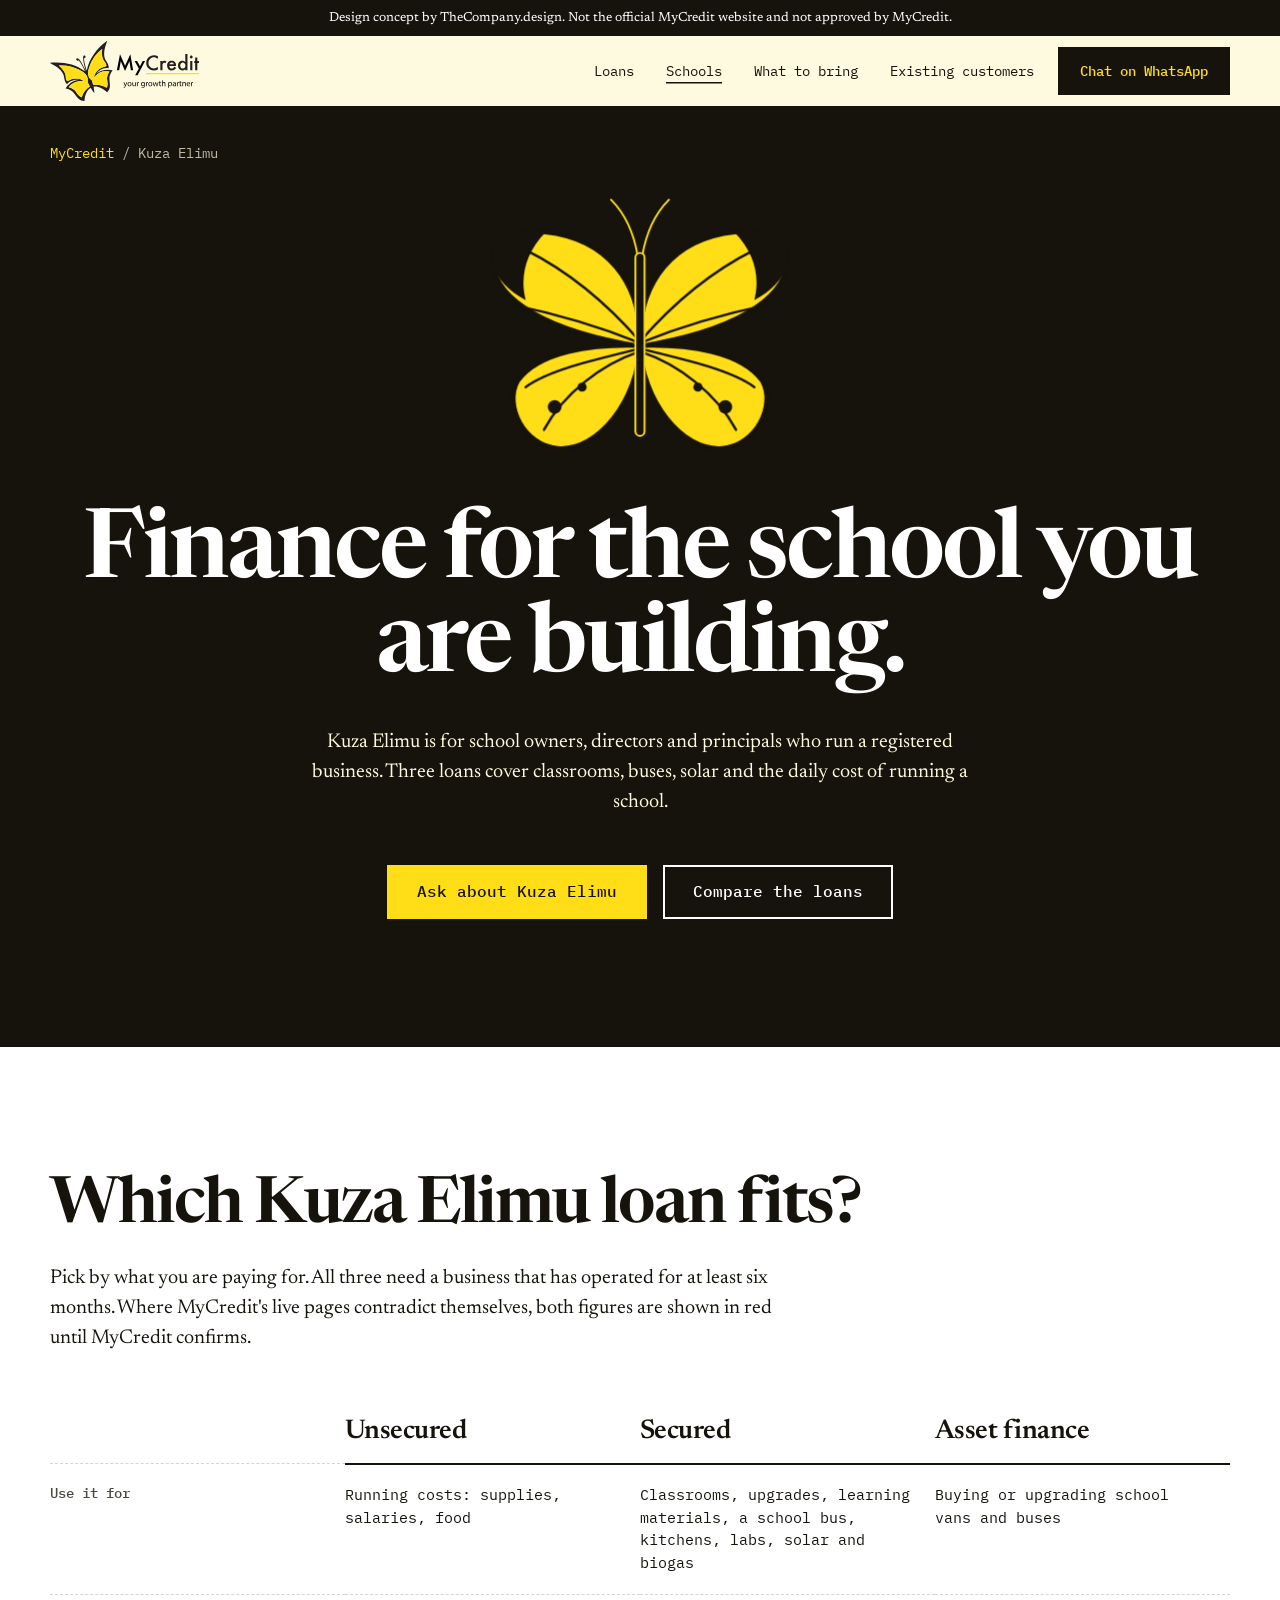
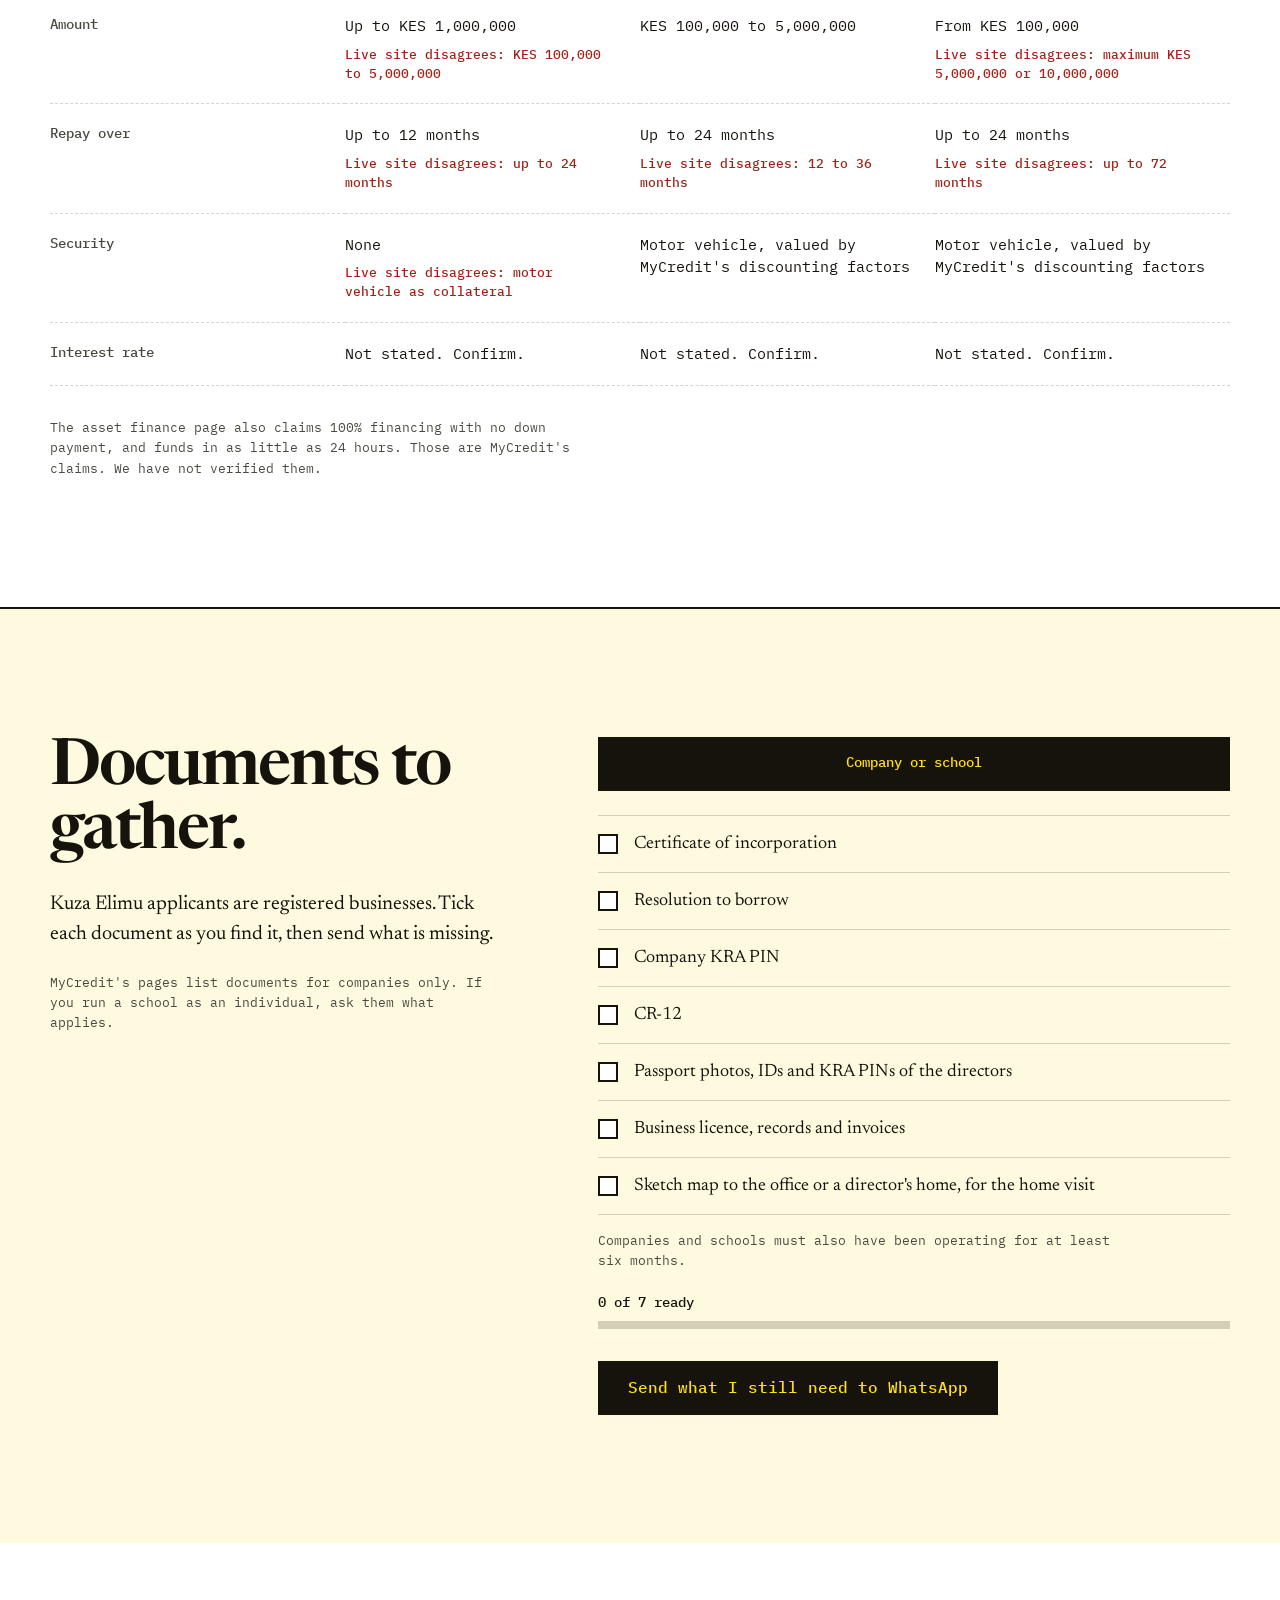
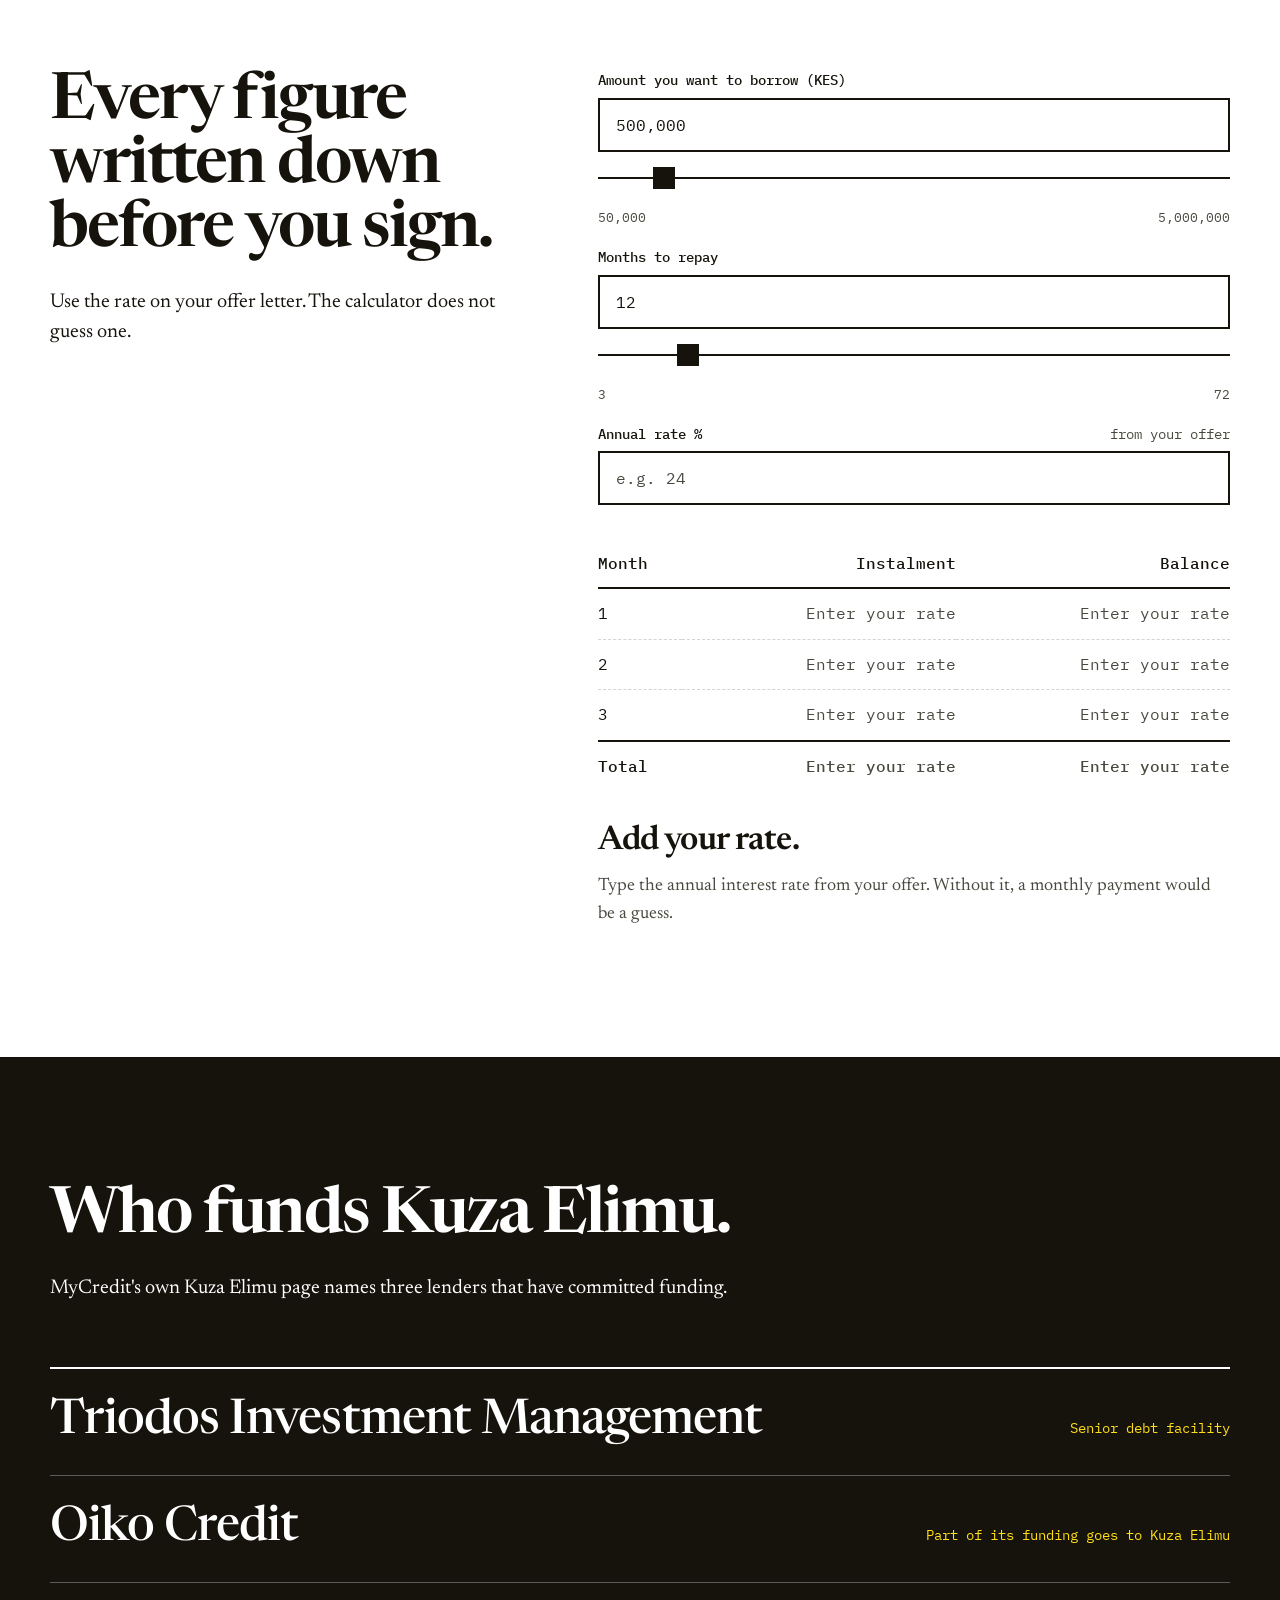
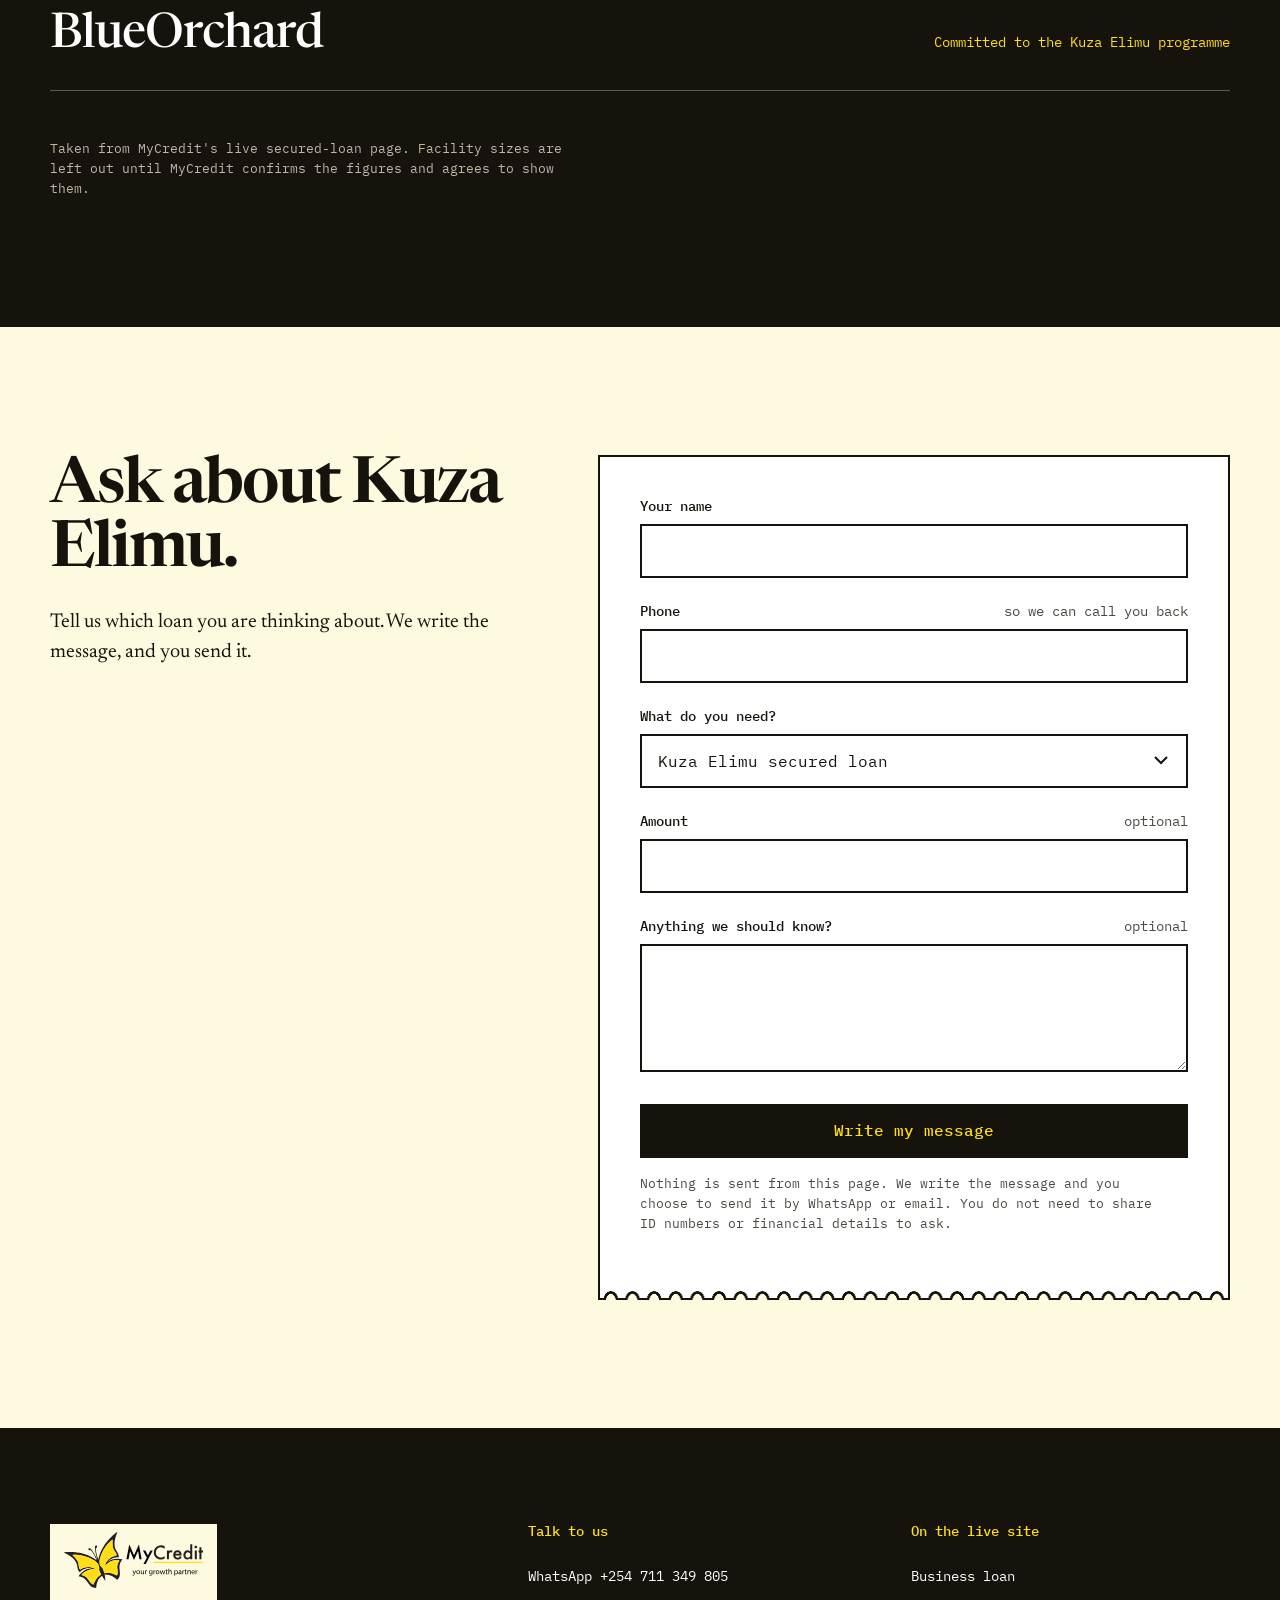
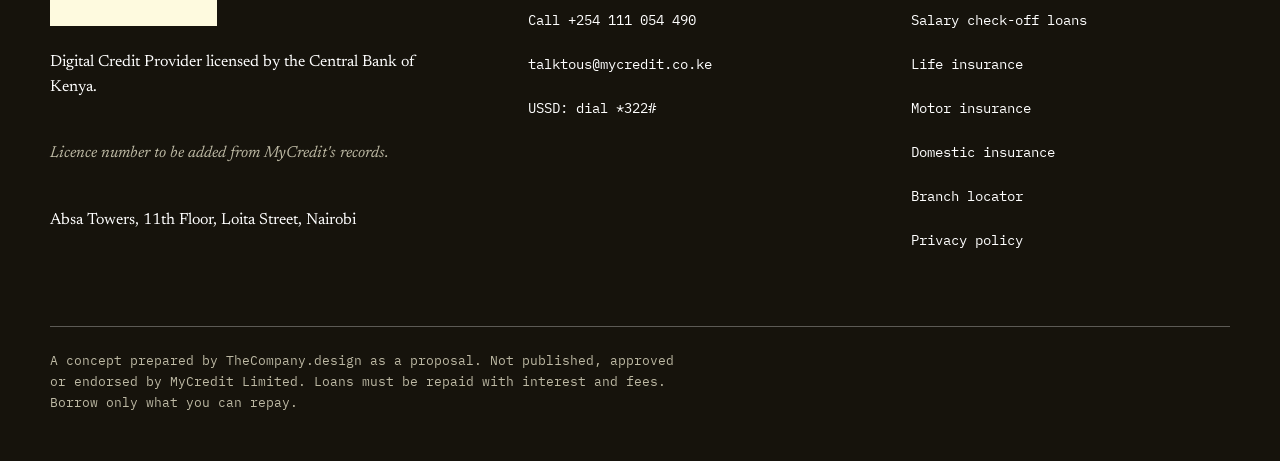
==== kuza-elimu.html @ 75a8a788 "MyCredit redesign concept: homepage and Kuza Elimu Design concept by TheCompany.design. Not the offi" ====
<!doctype html>
<html lang="en-KE">
<head>
<meta charset="utf-8">
<meta name="viewport" content="width=device-width, initial-scale=1, viewport-fit=cover">
<title>Kuza Elimu | MyCredit school finance</title>
<meta name="description" content="Design concept by TheCompany.design. Not the official MyCredit website.">
<meta name="robots" content="noindex">
<link rel="preconnect" href="https://fonts.googleapis.com">
<link rel="preconnect" href="https://fonts.gstatic.com" crossorigin>
<link href="https://fonts.googleapis.com/css2?family=IBM+Plex+Mono:wght@400;500;600&family=Newsreader:ital,opsz,wght@0,6..72,400..600;1,6..72,400..600&display=swap" rel="stylesheet">
<link rel="stylesheet" href="css/site.css">
</head>
<body>
<a class="skip" href="#main">Skip to content</a>

<div class="concept"><p>Design concept by TheCompany.design. Not the official MyCredit website and not approved by MyCredit.</p></div>

<header class="site-head">
  <div class="wrap head-in">
    <a class="logo" href="index.html" aria-label="MyCredit home">
      <img data-logo src="assets/mycredit-logo.svg" alt="MyCredit, your growth partner">
    </a>
    <nav class="nav-desk" aria-label="Primary">
      <a href="index.html#statement">Loans</a>
      <a href="kuza-elimu.html" aria-current="page">Schools</a>
      <a href="index.html#bring">What to bring</a>
      <a href="index.html#existing">Existing customers</a>
    </nav>
    <a class="btn btn-primary head-cta" href="https://wa.me/254711349805" target="_blank" rel="noopener">Chat on WhatsApp</a>
    <button class="menu-btn" type="button" aria-expanded="false" aria-controls="menu">Menu</button>
    <nav class="menu-panel" id="menu" aria-label="Menu" hidden>
      <ul>
        <li><a href="index.html#statement">Loans</a></li>
        <li><a href="kuza-elimu.html" aria-current="page">Schools</a></li>
        <li><a href="index.html#bring">What to bring</a></li>
        <li><a href="index.html#existing">Existing customers</a></li>
      </ul>
      <div class="menu-cta"><a class="btn btn-primary btn-block" href="https://wa.me/254711349805" target="_blank" rel="noopener">Chat on WhatsApp</a></div>
    </nav>
  </div>
</header>

<main id="main">

  <!-- Hero: the one brand moment -->
  <section class="on-ink k-hero" aria-labelledby="k-hero-h">
    <div class="wrap">
      <nav class="crumb" aria-label="Breadcrumb"><a href="index.html">MyCredit</a> / <span aria-current="page">Kuza Elimu</span></nav>

      <svg class="wings" viewBox="-10 -50 420 350" aria-hidden="true" focusable="false">
        <defs>
          <g id="wing">
            <path d="M0,152 C64,150 132,160 160,198 C178,230 152,282 108,286 C54,290 4,222 0,152 Z" fill="#FFDE17" stroke="#16130C" stroke-width="5" stroke-linejoin="round"/>
            <path d="M0,140 C2,70 42,12 124,3 C168,-2 197,12 193,44 C187,92 122,132 0,152 Z" fill="#FFDE17" stroke="#16130C" stroke-width="5" stroke-linejoin="round"/>
            <path d="M124,3 C168,-2 197,12 193,44 C189,64 172,80 150,92 C158,60 150,30 124,3 Z" fill="#16130C"/>
            <g fill="none" stroke="#16130C" stroke-width="3.2" stroke-linecap="round">
              <path d="M0,146 C40,100 90,56 150,26"/>
              <path d="M0,148 C50,128 100,112 168,98"/>
              <path d="M2,160 C50,176 100,214 126,262"/>
              <path d="M2,156 C60,170 120,184 150,206"/>
            </g>
            <circle cx="112" cy="232" r="9" fill="#16130C"/>
            <circle cx="76" cy="206" r="6" fill="#16130C"/>
          </g>
        </defs>
        <g class="wing"><g transform="translate(200 0) scale(-1 1)"><use href="#wing"/></g></g>
        <g class="wing"><g transform="translate(200 0)"><use href="#wing"/></g></g>
        <g fill="none" stroke="#FFDE17" stroke-width="2.5" stroke-linecap="round">
          <path d="M197,34 C192,4 180,-22 162,-40"/>
          <path d="M203,34 C208,4 220,-22 238,-40"/>
        </g>
        <rect x="194" y="30" width="12" height="240" rx="6" fill="#16130C" stroke="#FFDE17" stroke-width="2.5"/>
      </svg>

      <h1 class="display" id="k-hero-h">Finance for the school you are building.</h1>
      <p class="lede">Kuza Elimu is for school owners, directors and principals who run a registered business. Three loans cover classrooms, buses, solar and the daily cost of running a school.</p>
      <div class="btn-row">
        <a class="btn btn-primary" href="#ask">Ask about Kuza Elimu</a>
        <a class="btn btn-secondary" href="#compare">Compare the loans</a>
      </div>
    </div>
  </section>

  <!-- Which loan fits -->
  <section class="section bg-white" id="compare" aria-labelledby="compare-h">
    <div class="wrap">
      <div class="compare-head">
        <h2 class="h2" id="compare-h">Which Kuza Elimu loan fits?</h2>
        <p class="lede">Pick by what you are paying for. All three need a business that has operated for at least six months. Where MyCredit's live pages contradict themselves, both figures are shown in red until MyCredit confirms.</p>
      </div>

      <table class="cmp-table">
        <caption class="sr-only">Kuza Elimu loans compared</caption>
        <thead>
          <tr><td></td><th scope="col">Unsecured</th><th scope="col">Secured</th><th scope="col">Asset finance</th></tr>
        </thead>
        <tbody>
          <tr>
            <th scope="row">Use it for</th>
            <td>Running costs: supplies, salaries, food</td>
            <td>Classrooms, upgrades, learning materials, a school bus, kitchens, labs, solar and biogas</td>
            <td>Buying or upgrading school vans and buses</td>
          </tr>
          <tr>
            <th scope="row">Amount</th>
            <td>Up to KES 1,000,000<span class="disagree">Live site disagrees: KES 100,000 to 5,000,000</span></td>
            <td>KES 100,000 to 5,000,000</td>
            <td>From KES 100,000<span class="disagree">Live site disagrees: maximum KES 5,000,000 or 10,000,000</span></td>
          </tr>
          <tr>
            <th scope="row">Repay over</th>
            <td>Up to 12 months<span class="disagree">Live site disagrees: up to 24 months</span></td>
            <td>Up to 24 months<span class="disagree">Live site disagrees: 12 to 36 months</span></td>
            <td>Up to 24 months<span class="disagree">Live site disagrees: up to 72 months</span></td>
          </tr>
          <tr>
            <th scope="row">Security</th>
            <td>None<span class="disagree">Live site disagrees: motor vehicle as collateral</span></td>
            <td>Motor vehicle, valued by MyCredit's discounting factors</td>
            <td>Motor vehicle, valued by MyCredit's discounting factors</td>
          </tr>
          <tr>
            <th scope="row">Interest rate</th>
            <td>Not stated. Confirm.</td>
            <td>Not stated. Confirm.</td>
            <td>Not stated. Confirm.</td>
          </tr>
        </tbody>
      </table>

      <div class="cmp-blocks">
        <article class="loan">
          <h3>Unsecured</h3>
          <dl>
            <div class="kv"><dt>Use it for</dt><dd>Running costs: supplies, salaries, food</dd></div>
            <div class="kv"><dt>Amount</dt><dd>Up to KES 1,000,000<span class="disagree">Live site disagrees: KES 100,000 to 5,000,000</span></dd></div>
            <div class="kv"><dt>Repay over</dt><dd>Up to 12 months<span class="disagree">Live site disagrees: up to 24 months</span></dd></div>
            <div class="kv"><dt>Security</dt><dd>None<span class="disagree">Live site disagrees: motor vehicle as collateral</span></dd></div>
            <div class="kv"><dt>Interest rate</dt><dd>Not stated. Confirm.</dd></div>
          </dl>
        </article>
        <article class="loan">
          <h3>Secured</h3>
          <dl>
            <div class="kv"><dt>Use it for</dt><dd>Classrooms, upgrades, learning materials, a school bus, kitchens, labs, solar and biogas</dd></div>
            <div class="kv"><dt>Amount</dt><dd>KES 100,000 to 5,000,000</dd></div>
            <div class="kv"><dt>Repay over</dt><dd>Up to 24 months<span class="disagree">Live site disagrees: 12 to 36 months</span></dd></div>
            <div class="kv"><dt>Security</dt><dd>Motor vehicle, valued by MyCredit's discounting factors</dd></div>
            <div class="kv"><dt>Interest rate</dt><dd>Not stated. Confirm.</dd></div>
          </dl>
        </article>
        <article class="loan">
          <h3>Asset finance</h3>
          <dl>
            <div class="kv"><dt>Use it for</dt><dd>Buying or upgrading school vans and buses</dd></div>
            <div class="kv"><dt>Amount</dt><dd>From KES 100,000<span class="disagree">Live site disagrees: maximum KES 5,000,000 or 10,000,000</span></dd></div>
            <div class="kv"><dt>Repay over</dt><dd>Up to 24 months<span class="disagree">Live site disagrees: up to 72 months</span></dd></div>
            <div class="kv"><dt>Security</dt><dd>Motor vehicle, valued by MyCredit's discounting factors</dd></div>
            <div class="kv"><dt>Interest rate</dt><dd>Not stated. Confirm.</dd></div>
          </dl>
        </article>
      </div>

      <p class="note footnote">The asset finance page also claims 100% financing with no down payment, and funds in as little as 24 hours. Those are MyCredit's claims. We have not verified them.</p>
    </div>
  </section>

  <!-- Documents -->
  <section class="section bg-cream rule-top" id="bring" aria-labelledby="docs-h">
    <div class="wrap split">
      <div class="split-lead">
        <h2 class="h2" id="docs-h">Documents to gather.</h2>
        <p class="lede">Kuza Elimu applicants are registered businesses. Tick each document as you find it, then send what is missing.</p>
        <p class="note">MyCredit's pages list documents for companies only. If you run a school as an individual, ask them what applies.</p>
      </div>
      <div data-docs="company"></div>
    </div>
  </section>

  <!-- The statement -->
  <section class="section bg-white" id="statement" aria-labelledby="statement-h">
    <div class="wrap split">
      <div class="split-lead">
        <h2 class="h2" id="statement-h">Every figure written down before you sign.</h2>
        <p class="lede">Use the rate on your offer letter. The calculator does not guess one.</p>
      </div>
      <div data-calc></div>
    </div>
  </section>

  <!-- Funders -->
  <section class="section on-ink" id="funders" aria-labelledby="funders-h">
    <div class="wrap">
      <div class="ink-head">
        <h2 class="h2" id="funders-h">Who funds Kuza Elimu.</h2>
        <p class="lede">MyCredit's own Kuza Elimu page names three lenders that have committed funding.</p>
      </div>
      <ul class="ruled">
        <li><span class="big">Triodos Investment Management</span><span class="tag">Senior debt facility</span></li>
        <li><span class="big">Oiko Credit</span><span class="tag">Part of its funding goes to Kuza Elimu</span></li>
        <li><span class="big">BlueOrchard</span><span class="tag">Committed to the Kuza Elimu programme</span></li>
      </ul>
      <div class="ink-foot">
        <p class="note">Taken from MyCredit's live secured-loan page. Facility sizes are left out until MyCredit confirms the figures and agrees to show them.</p>
      </div>
    </div>
  </section>

  <!-- Enquiry -->
  <section class="section bg-cream" id="ask" aria-labelledby="ask-h">
    <div class="wrap split">
      <div class="split-lead">
        <h2 class="h2" id="ask-h">Ask about Kuza Elimu.</h2>
        <p class="lede">Tell us which loan you are thinking about. We write the message, and you send it.</p>
      </div>
      <div data-enquiry data-preselect="Kuza Elimu secured loan"></div>
    </div>
  </section>

</main>


<footer class="site-foot on-ink">
  <div class="wrap">
    <div class="foot-grid">
      <div class="foot-about">
        <span class="logo-tile"><img data-logo src="assets/mycredit-logo.svg" alt="MyCredit, your growth partner"></span>
        <p>Digital Credit Provider licensed by the Central Bank of Kenya.</p>
        <p><em>Licence number to be added from MyCredit's records.</em></p>
        <p>Absa Towers, 11th Floor, Loita Street, Nairobi</p>
      </div>
      <div>
        <h2 class="foot-h">Talk to us</h2>
        <ul class="foot-list">
          <li><a href="https://wa.me/254711349805" target="_blank" rel="noopener">WhatsApp +254 711 349 805</a></li>
          <li><a href="tel:+254111054490">Call +254 111 054 490</a></li>
          <li><a href="mailto:talktous@mycredit.co.ke">talktous@mycredit.co.ke</a></li>
          <li><a href="tel:*322%23">USSD: dial *322#</a></li>
        </ul>
      </div>
      <div>
        <h2 class="foot-h">On the live site</h2>
        <ul class="foot-list">
          <li><a href="https://www.mycredit.co.ke/" target="_blank" rel="noopener">Business loan</a></li>
          <li><a href="https://www.mycredit.co.ke/" target="_blank" rel="noopener">Salary check-off loans</a></li>
          <li><a href="https://www.mycredit.co.ke/" target="_blank" rel="noopener">Life insurance</a></li>
          <li><a href="https://www.mycredit.co.ke/" target="_blank" rel="noopener">Motor insurance</a></li>
          <li><a href="https://www.mycredit.co.ke/" target="_blank" rel="noopener">Domestic insurance</a></li>
          <li><a href="https://www.mycredit.co.ke/" target="_blank" rel="noopener">Branch locator</a></li>
          <li><a href="https://www.mycredit.co.ke/" target="_blank" rel="noopener">Privacy policy</a></li>
        </ul>
      </div>
    </div>
    <div class="legal">
      <p>A concept prepared by TheCompany.design as a proposal. Not published, approved or endorsed by MyCredit Limited. Loans must be repaid with interest and fees. Borrow only what you can repay.</p>
    </div>
  </div>
</footer>

<nav class="bottom-bar" aria-label="Quick contact">
  <a class="bb-wa" href="https://wa.me/254711349805" target="_blank" rel="noopener">Chat on WhatsApp</a>
  <a href="tel:+254111054490">Call</a>
  <a href="tel:*322%23">Dial *322#</a>
</nav>

<script src="js/site.js"></script>
</body>
</html>
---- css/site.css ----
/* MyCredit concept — shared system
   Design concept by TheCompany.design. Square corners, hairlines, one serif + one mono. */

:root{
  --sun:#FFDE17;
  --ink:#16130C;
  --cream:#FEFADF;
  --paper:#FFFFFF;
  --muted:#4A4940;
  --mist:#BDB9A4;
  --red:#A32117;
  --red-on-ink:#FF6B5E;
  --green:#1D5C3A;
  --hair:rgba(22,19,12,.18);
  --hair-ink:rgba(255,255,255,.3);

  --serif:"Newsreader","Source Serif 4",Georgia,"Times New Roman",serif;
  --mono:"IBM Plex Mono","JetBrains Mono",ui-monospace,SFMono-Regular,Menlo,monospace;

  --ease:cubic-bezier(.2,.7,.2,1);
  --t-hover:150ms;
  --t-reveal:280ms;

  --gut:20px;
  --pad:64px;
  --max:1180px;
  --head:72px;
}
@media (min-width:700px){ :root{ --gut:32px; --pad:96px; } }
@media (min-width:940px){ :root{ --gut:48px; --pad:128px; } }

*,*::before,*::after{ box-sizing:border-box; }
html{ -webkit-text-size-adjust:100%; scroll-padding-top:calc(var(--head) + 16px); }
body{
  margin:0;
  background:var(--paper);
  color:var(--ink);
  font:400 18px/1.55 var(--serif);
  font-optical-sizing:auto;
  -webkit-font-smoothing:antialiased;
  text-rendering:optimizeLegibility;
}
@media (max-width:899.98px){ body{ padding-bottom:calc(68px + env(safe-area-inset-bottom)); } }

img,svg{ display:block; max-width:100%; }
a{ color:inherit; }
p{ margin:0; max-width:66ch; }
ul{ margin:0; padding:0; list-style:none; }
h1,h2,h3{ margin:0; }
button,input,select,textarea{ font:inherit; color:inherit; border-radius:0; }

:focus{ outline:none; }
:focus-visible{ outline:3px solid var(--ink); outline-offset:3px; }
.on-ink :focus-visible{ outline-color:var(--sun); }

.sr-only{
  position:absolute!important; width:1px; height:1px; padding:0; margin:-1px;
  overflow:hidden; clip:rect(0 0 0 0); white-space:nowrap; border:0;
}
.skip{
  position:absolute; left:8px; top:-80px; z-index:100;
  background:var(--ink); color:var(--sun); padding:12px 16px;
  font:500 14px/1 var(--mono); text-decoration:none;
}
.skip:focus{ top:8px; }

.wrap{ width:100%; max-width:calc(var(--max) + 2 * var(--gut)); margin:0 auto; padding:0 var(--gut); }

/* ---------- Type ---------- */
.display{
  font-family:var(--serif);
  font-weight:600;
  font-size:clamp(43px, 7.5vw, 96px);
  line-height:.98;
  letter-spacing:-.03em;
  font-variation-settings:"opsz" 72;
}
.h2{
  font-family:var(--serif);
  font-weight:600;
  font-size:clamp(34px, 5vw, 64px);
  line-height:1;
  letter-spacing:-.03em;
  font-variation-settings:"opsz" 72;
}
.h3{
  font-family:var(--serif);
  font-weight:600;
  font-size:clamp(24px, 2.5vw, 32px);
  line-height:1.1;
  letter-spacing:-.02em;
}
.lede{ font-size:20px; line-height:1.5; max-width:34em; }
.mono{ font-family:var(--mono); }
.note{ font:400 13px/1.55 var(--mono); color:var(--muted); max-width:66ch; }
.on-ink .note{ color:var(--mist); }
.num{ font-variant-numeric:tabular-nums lining-nums; }

/* The single highlighter phrase: flat white band, lower 60%–92% of the line */
.hl{
  font-style:italic;
  font-weight:500;
  letter-spacing:-.02em;
  background:linear-gradient(to bottom, transparent 60%, var(--paper) 60%, var(--paper) 92%, transparent 92%);
  -webkit-box-decoration-break:clone;
  box-decoration-break:clone;
  padding:0 .06em;
  margin:0 -.06em;
}

/* ---------- Buttons ---------- */
.btn{
  display:inline-flex; align-items:center; justify-content:center; gap:10px;
  min-height:54px; padding:0 28px;
  font:500 16px/1.2 var(--mono);
  text-align:center; text-decoration:none;
  border:2px solid var(--ink);
  cursor:pointer;
  transition:background-color var(--t-hover) var(--ease), color var(--t-hover) var(--ease), border-color var(--t-hover) var(--ease);
  -webkit-tap-highlight-color:transparent;
}
.btn:active{ transform:translateY(1px); }
.btn-primary{ background:var(--ink); color:var(--sun); }
.btn-primary:hover{ background:var(--sun); color:var(--ink); }
.btn-secondary{ background:transparent; color:var(--ink); }
.btn-secondary:hover{ background:var(--ink); color:var(--sun); }
.btn-block{ width:100%; }

.on-ink .btn-primary{ background:var(--sun); color:var(--ink); border-color:var(--sun); }
.on-ink .btn-primary:hover{ background:var(--ink); color:var(--sun); }
.on-ink .btn-secondary{ color:var(--paper); border-color:var(--paper); }
.on-ink .btn-secondary:hover{ background:var(--paper); color:var(--ink); }

.btn-row{ display:flex; flex-wrap:wrap; gap:16px; }

/* ---------- Concept banner + header ---------- */
.concept{
  background:var(--ink); color:var(--paper);
  font:400 13px/1.4 var(--serif);
  text-align:center; padding:9px var(--gut);
}
.concept p{ max-width:none; }

.site-head{
  position:sticky; top:0; z-index:50;
  background:var(--cream);
  border-bottom:2px solid var(--ink);
  height:var(--head);
}
.head-in{ height:100%; display:flex; align-items:center; justify-content:space-between; gap:24px; }
.logo{ display:flex; align-items:center; text-decoration:none; flex:none; }
.logo img{ height:56px; width:auto; }
@media (min-width:940px){ .logo img{ height:60px; } }

/* Shown only until the supplied logo file is added to assets/ */
.logo-missing{
  display:inline-flex; align-items:center; height:52px; padding:0 14px;
  border:1.5px dashed var(--ink); background:var(--cream); color:var(--ink);
  font:500 13px/1 var(--mono); white-space:nowrap;
}

.nav-desk{ display:none; }
.nav-desk a{
  font:400 14px/1 var(--mono); text-decoration:none;
  padding:15px 0; min-height:44px; display:inline-flex; align-items:center;
  background:linear-gradient(var(--ink),var(--ink)) 0 calc(100% - 10px)/0 1.5px no-repeat;
  transition:background-size var(--t-hover) var(--ease);
}
.nav-desk a:hover,.nav-desk a[aria-current="page"]{ background-size:100% 1.5px; }
.head-cta{ display:none; min-height:48px; padding:0 20px; font-size:14px; }

.menu-btn{
  min-width:46px; min-height:46px; padding:0 14px;
  background:transparent; border:2px solid var(--ink);
  font:500 14px/1 var(--mono); cursor:pointer;
}
.menu-btn[aria-expanded="true"]{ background:var(--ink); color:var(--sun); }

.menu-panel{
  position:absolute; left:0; right:0; top:100%;
  margin-top:2px;
  background:var(--cream);
  border-bottom:2px solid var(--ink);
  max-height:calc(100vh - var(--head) - 40px); overflow:auto;
}
.menu-panel ul{ padding:0 var(--gut); }
.menu-panel li + li{ border-top:1px solid var(--hair); }
.menu-panel a{
  display:flex; align-items:center; justify-content:space-between;
  min-height:52px; font:400 16px/1 var(--mono); text-decoration:none;
}
.menu-panel a:hover{ text-decoration:underline; text-underline-offset:4px; }
.menu-panel .menu-cta{ padding:16px var(--gut) 24px; border-top:1px solid var(--hair); }

@media (min-width:940px){
  .nav-desk{ display:flex; gap:32px; margin-left:auto; }
  .head-cta{ display:inline-flex; }
  .menu-btn,.menu-panel{ display:none!important; }
}

/* ---------- Phone bottom bar ---------- */
.bottom-bar{
  position:fixed; left:0; right:0; bottom:0; z-index:40;
  background:var(--ink);
  padding:8px; padding-bottom:calc(8px + env(safe-area-inset-bottom));
  display:grid; grid-template-columns:1.5fr 1fr 1fr; gap:8px;
}
.bottom-bar a{
  min-height:52px; display:flex; align-items:center; justify-content:center;
  padding:0 6px; text-align:center;
  font:500 14px/1.15 var(--mono); text-decoration:none;
  background:var(--ink); color:var(--paper); border:2px solid var(--paper);
}
.bottom-bar a.bb-wa{ background:var(--sun); color:var(--ink); border-color:var(--sun); }
.bottom-bar a:active{ transform:translateY(1px); }
.bottom-bar :focus-visible{ outline-color:var(--sun); outline-offset:-6px; }
@media (min-width:900px){ .bottom-bar{ display:none; } }

/* ---------- Sections ---------- */
.section{ padding:var(--pad) 0; }
.bg-cream{ background:var(--cream); }
.bg-white{ background:var(--paper); }
.bg-sun{ background:var(--sun); }
.on-ink{ background:var(--ink); color:var(--paper); }
.rule-top{ border-top:2px solid var(--ink); }

.split{ display:grid; gap:48px; }
.split-lead > * + *{ margin-top:24px; }
@media (min-width:940px){
  .split{ grid-template-columns:5fr 7fr; gap:96px; align-items:start; }
  .split-lead{ position:sticky; top:calc(var(--head) + 48px); }
}

/* ---------- Hero ---------- */
.hero{ background:var(--sun); padding:32px 0 var(--pad); overflow:hidden; }
.hero-grid{ display:grid; gap:48px; }
.hero-copy .lede{ margin-top:24px; max-width:30em; }
.licence{ margin-top:16px; font:400 14px/1.5 var(--mono); }
@media (min-width:940px){
  .hero{ padding:48px 0; }
  .hero-grid{ grid-template-columns:1.15fr 1fr; gap:96px; align-items:center; min-height:760px; }
}

/* ---------- The slip ---------- */
.slip-wrap{
  max-width:560px;
  transform:rotate(-1.1deg);
  filter:drop-shadow(0 2px 0 var(--ink));
  animation:slip-land 700ms var(--ease) both;
}
@keyframes slip-land{
  0%{ transform:translateY(40px) rotate(-5deg); opacity:0; }
  25%{ opacity:1; }
  100%{ transform:translateY(0) rotate(-1.1deg); opacity:1; }
}
.perf{
  --gap:22px;
  --cut:7px;
  background:var(--paper);
  -webkit-mask:radial-gradient(circle var(--cut) at 50% 100%, transparent calc(var(--cut) - .5px), #000 var(--cut)) 50% 0 / var(--gap) 100% round no-repeat;
          mask:radial-gradient(circle var(--cut) at 50% 100%, transparent calc(var(--cut) - .5px), #000 var(--cut)) 50% 0 / var(--gap) 100% round no-repeat;
}
.slip{ padding:32px 24px 48px; }
.slip-head{
  display:flex; justify-content:space-between;
  font:500 13px/1 var(--mono);
  padding-bottom:16px; margin-bottom:24px;
  border-bottom:1.5px dashed var(--ink);
}
.mono-label{ font:500 14px/1.3 var(--mono); margin:0 0 12px; }

.chips{ display:flex; flex-wrap:wrap; gap:8px; margin:0 0 32px; padding:0; border:0; }
.chips legend{ padding:0; margin:0 0 12px; float:left; width:100%; }
.chip{ position:relative; }
.chip input{ position:absolute; opacity:0; width:1px; height:1px; }
.chip span{
  display:inline-flex; align-items:center; min-height:46px; padding:12px 16px;
  border:2px solid var(--ink);
  font:400 15px/1.2 var(--mono);
  cursor:pointer; user-select:none;
  transition:background-color var(--t-hover) var(--ease), color var(--t-hover) var(--ease);
}
.chip span:hover{ background:var(--cream); }
.chip input:checked + span{ background:var(--ink); color:var(--sun); }
.chip input:focus-visible + span{ outline:3px solid var(--ink); outline-offset:3px; }

/* Ruled checklist (ledger lines) */
.checklist li{
  display:flex; align-items:center; gap:16px;
  min-height:48px; padding:10px 0;
  border-top:1px solid var(--hair);
  font:400 18px/1.35 var(--serif);
}
.checklist li:last-child{ border-bottom:1px solid var(--hair); }
.box{ width:18px; height:18px; flex:none; border:2px solid var(--ink); position:relative; background:var(--paper);
  transition:background-color 120ms var(--ease), border-color 120ms var(--ease); }

/* Stack all three lists in one grid cell so the slip never resizes */
.slip-lists{ display:grid; }
.slip-list{ grid-area:1/1; opacity:0; visibility:hidden; transition:opacity 150ms var(--ease), visibility 0s linear 150ms; }
.slip-list.is-on{ opacity:1; visibility:visible; transition:opacity 150ms var(--ease) 150ms, visibility 0s; }

.slip .btn-block{ margin-top:32px; }
.slip-note{ margin-top:16px; font:400 12.8px/1.5 var(--mono); opacity:.75; }
.hero-after{ margin-top:32px; font:400 14px/1.6 var(--mono); max-width:560px; }
.hero-after a{ text-underline-offset:3px; }

/* ---------- Fields ---------- */
.field + .field{ margin-top:24px; }
.field-label{ display:flex; justify-content:space-between; align-items:baseline; gap:12px; margin-bottom:8px; font:500 14px/1.35 var(--mono); }
.field-label .hint{ font-weight:400; color:var(--muted); }
.input{
  display:block; width:100%; height:54px; padding:0 16px;
  background:var(--paper); border:2px solid var(--ink);
  font:400 16px/1 var(--mono);
  -webkit-appearance:none; appearance:none;
}
.input::placeholder{ color:var(--muted); opacity:1; }
textarea.input{ height:auto; min-height:120px; padding:14px 16px; line-height:1.5; resize:vertical; }
select.input{
  padding-right:48px; cursor:pointer;
  background-image:url("data:image/svg+xml,%3Csvg xmlns='http://www.w3.org/2000/svg' width='14' height='9' viewBox='0 0 14 9'%3E%3Cpath d='M1 1l6 6 6-6' fill='none' stroke='%2316130C' stroke-width='2'/%3E%3C/svg%3E");
  background-repeat:no-repeat; background-position:right 18px center;
}
.field.invalid .input{ border:3px solid var(--red); padding-left:15px; }
.err{ margin-top:8px; color:var(--red); font:600 14px/1.4 var(--mono); }

.range{ -webkit-appearance:none; appearance:none; width:100%; height:44px; margin:4px 0 0; background:transparent; cursor:pointer; }
.range::-webkit-slider-runnable-track{ height:2px; background:var(--ink); }
.range::-webkit-slider-thumb{ -webkit-appearance:none; width:22px; height:22px; margin-top:-10px; background:var(--ink); border:0; border-radius:0; }
.range::-moz-range-track{ height:2px; background:var(--ink); }
.range::-moz-range-thumb{ width:22px; height:22px; background:var(--ink); border:0; border-radius:0; }
.range:focus-visible{ outline-offset:0; }
.range-ends{ display:flex; justify-content:space-between; font:400 13px/1 var(--mono); color:var(--muted); }

/* ---------- Calculator / statement ---------- */
.calc-fields{ display:grid; gap:24px; }
.calc-fields .field + .field{ margin-top:0; }
.ledger{ width:100%; margin-top:48px; border-collapse:collapse; font:400 14px/1.35 var(--mono); font-variant-numeric:tabular-nums lining-nums; }
@media (min-width:700px){ .ledger{ font-size:16px; } }
.ledger th{ font-weight:500; text-align:right; padding:0 0 12px 12px; border-bottom:2px solid var(--ink); vertical-align:bottom; }
.ledger th:first-child,.ledger td:first-child{ text-align:left; padding-left:0; }
.ledger td{ text-align:right; padding:14px 0 14px 12px; border-bottom:1px dashed var(--hair); vertical-align:top; }
.ledger td.pending{ color:var(--muted); }
.ledger tfoot td{ font-weight:500; border-top:2px solid var(--ink); border-bottom:0; }
.result{ margin-top:32px; }
.result-fig{ font:600 34px/1.1 var(--serif); letter-spacing:-.02em; font-variant-numeric:lining-nums; transition:opacity 160ms var(--ease); }
.result-fig.dim{ opacity:.3; }
.result-note{ margin-top:12px; color:var(--muted); }

/* ---------- Docs: tabs + ticking checklist ---------- */
.tabs{ display:grid; grid-template-columns:repeat(var(--n,3),1fr); border-bottom:2px solid var(--ink); }
.tab{
  min-height:52px; padding:10px 12px;
  background:transparent; border:0;
  font:500 14px/1.25 var(--mono); cursor:pointer;
  transition:background-color var(--t-hover) var(--ease), color var(--t-hover) var(--ease);
}
.tab:hover{ background:var(--cream); }
.bg-cream .tab:hover{ background:var(--paper); }
.tab[aria-selected="true"]{ background:var(--ink); color:var(--sun); }
.tab:focus-visible{ outline-offset:-6px; outline-color:var(--sun); }
.tab[aria-selected="false"]:focus-visible{ outline-color:var(--ink); }
.tabpanel{ padding-top:24px; }
.tabpanel:focus-visible{ outline-offset:6px; }

.docs-list li{ padding:0; }
.tick{ display:flex; align-items:center; gap:16px; width:100%; min-height:56px; padding:12px 0; cursor:pointer; }
.tick input{ position:absolute; opacity:0; width:1px; height:1px; }
.tick .box{ width:20px; height:20px; }
.tick input:checked + .box{ background:var(--green); border-color:var(--green); }
.tick input:checked + .box::after{
  content:""; position:absolute; left:5px; top:1px; width:6px; height:11px;
  border:solid var(--paper); border-width:0 2px 2px 0; transform:rotate(45deg);
}
.tick input:focus-visible + .box{ outline:3px solid var(--ink); outline-offset:3px; }
.tick-text{ transition:color 120ms var(--ease); }
.tick input:checked ~ .tick-text{ color:var(--muted); text-decoration:line-through; text-decoration-thickness:1.5px; }
.docs-note{ margin-top:16px; }
.progress{ margin-top:24px; display:grid; gap:12px; }
.count{ font:500 14px/1 var(--mono); }
.bar{ height:8px; background:var(--hair); }
.bar span{ display:block; height:100%; width:0; background:var(--green); transition:width 250ms var(--ease); }
.docs-send{ margin-top:32px; }
@media (max-width:699.98px){ .docs-send{ width:100%; } }

/* ---------- Ruled list on ink (schools, funders) ---------- */
.ink-head{ display:grid; gap:24px; }
.ink-head .h2{ max-width:11em; }
.ruled{ margin-top:64px; border-top:2px solid var(--paper); }
.ruled li{ display:flex; flex-direction:column; gap:8px; padding:24px 0; border-bottom:1px solid var(--hair-ink); }
.ruled .big{ font:500 clamp(27px, 4vw, 48px)/1.05 var(--serif); letter-spacing:-.02em; font-variation-settings:"opsz" 72; }
.ruled .tag{ font:400 14px/1.4 var(--mono); color:var(--sun); }
@media (min-width:700px){
  .ruled li{ flex-direction:row; justify-content:space-between; align-items:baseline; gap:32px; padding:28px 0; }
  .ruled .tag{ text-align:right; flex:none; max-width:22em; }
}
.ink-foot{ margin-top:48px; display:grid; gap:24px; justify-items:start; }

/* ---------- Existing customers rows ---------- */
.rows{ border-top:2px solid var(--ink); }
.row{
  display:flex; flex-direction:column; gap:4px; justify-content:center;
  min-height:96px; padding:20px 0;
  border-bottom:1px solid var(--hair);
  text-decoration:none;
  transition:background-color var(--t-hover) var(--ease), color var(--t-hover) var(--ease), padding var(--t-hover) var(--ease);
}
.row-name{ font:500 35px/1.05 var(--serif); letter-spacing:-.02em; }
.row-note{ font:400 13px/1.4 var(--mono); color:var(--muted); transition:color var(--t-hover) var(--ease); }
.row:hover{ background:var(--ink); color:var(--sun); padding-left:12px; padding-right:12px; }
.row:hover .row-note{ color:var(--mist); }
.row:focus-visible{ outline-offset:-3px; }
@media (min-width:700px){
  .row{ flex-direction:row; align-items:center; justify-content:space-between; gap:24px; min-height:112px; }
  .row-note{ text-align:right; }
}
.rows + .note{ margin-top:24px; }

/* ---------- Enquiry panel ---------- */
.panel-wrap{
  filter:drop-shadow(2px 0 0 var(--ink)) drop-shadow(-2px 0 0 var(--ink)) drop-shadow(0 2px 0 var(--ink)) drop-shadow(0 -2px 0 var(--ink));
  margin:2px;
}
.panel{ padding:32px 24px 56px; }
@media (min-width:700px){ .panel{ padding:40px 40px 64px; } }
.panel .btn-block{ margin-top:32px; }
.panel > .note{ margin-top:16px; }
.stamp{
  display:inline-block; margin:0 0 24px;
  padding:8px 18px; border:2px solid var(--ink);
  font:500 16px/1 var(--mono); letter-spacing:.04em;
  transform:rotate(-4deg);
}
.stamp:focus{ outline:none; }
.msg{
  margin:0; padding:20px 0;
  border-top:1.5px dashed var(--ink); border-bottom:1.5px dashed var(--ink);
  font:400 18px/1.55 var(--serif); white-space:pre-wrap; max-width:none;
}
.ready-actions{ margin-top:32px; display:grid; gap:12px; }
@media (min-width:700px){ .ready-actions{ grid-template-columns:1.4fr 1fr 1fr; } .ready-actions .btn{ padding:0 16px; } }

/* ---------- Kuza hero + wings ---------- */
.k-hero{ padding:24px 0 var(--pad); text-align:center; }
.crumb{ text-align:left; font:400 14px/1.4 var(--mono); color:var(--mist); }
.crumb a{ color:var(--sun); text-decoration:none; display:inline-flex; min-height:44px; align-items:center; }
.crumb a:hover{ text-decoration:underline; text-underline-offset:3px; }
.wings{ width:240px; height:auto; margin:24px auto 48px; overflow:visible; }
@media (min-width:940px){ .wings{ width:320px; margin-top:16px; } }
.wing{ transform-box:view-box; transform-origin:200px 150px; animation:wings-open 1300ms var(--ease) both; }
@keyframes wings-open{
  0%{ transform:scaleX(.04); }
  72%{ transform:scaleX(1.05); }
  100%{ transform:scaleX(1); }
}
.k-hero .display{ max-width:12em; margin:0 auto; }
.k-hero .lede{ margin:32px auto 0; color:var(--cream); }
.k-hero .btn-row{ justify-content:center; margin-top:48px; }
@media (max-width:699.98px){ .k-hero .btn-row .btn{ width:100%; } }

/* ---------- Kuza compare ---------- */
.compare-head > * + *{ margin-top:24px; }
.compare-head .lede{ max-width:38em; }
.disagree{ display:block; margin-top:8px; color:var(--red); font:500 13px/1.45 var(--mono); }
.on-ink .disagree{ color:var(--red-on-ink); }
.cmp-table{ display:none; width:100%; margin-top:64px; border-collapse:collapse; table-layout:fixed; }
.cmp-table th{ text-align:left; vertical-align:bottom; padding:0 24px 16px 0; border-bottom:2px solid var(--ink); font:600 27px/1.1 var(--serif); letter-spacing:-.02em; }
.cmp-table th:first-child{ width:16%; }
.cmp-table th[scope="row"]{ font:500 14px/1.4 var(--mono); color:var(--muted); border-bottom:1px dashed var(--hair); vertical-align:top; padding:20px 24px 20px 0; letter-spacing:0; }
.cmp-table td{ vertical-align:top; padding:20px 24px 20px 0; border-bottom:1px dashed var(--hair); font:400 15px/1.5 var(--mono); }
.cmp-blocks{ margin-top:48px; display:grid; gap:24px; }
.loan{ border:2px solid var(--ink); }
.loan h3{ background:var(--ink); color:var(--sun); padding:16px 20px; font:600 24px/1.1 var(--serif); letter-spacing:-.02em; }
.loan dl{ margin:0; }
.loan .kv{ padding:16px 20px; border-top:1px dashed var(--hair); }
.loan .kv:first-child{ border-top:0; }
.loan dt{ font:500 13px/1.3 var(--mono); color:var(--muted); margin-bottom:6px; }
.loan dd{ margin:0; font:400 15px/1.5 var(--mono); }
@media (min-width:940px){ .cmp-table{ display:table; } .cmp-blocks{ display:none; } }
.footnote{ margin-top:32px; }

/* ---------- Footer ---------- */
.site-foot{ background:var(--ink); color:var(--paper); padding:96px 0 48px; }
.foot-grid{ display:grid; gap:48px; }
@media (min-width:940px){ .foot-grid{ grid-template-columns:1.3fr 1fr 1fr; gap:64px; } }
.logo-tile{ display:inline-block; background:var(--cream); padding:8px 14px; }
.logo-tile img{ height:56px; width:auto; }
.logo-tile .logo-missing{ border-color:var(--ink); }
.foot-about{ display:grid; gap:12px; justify-items:start; font-size:16px; }
.foot-about .logo-tile{ margin-bottom:12px; }
.foot-about em{ color:var(--mist); }
.foot-h{ font:500 14px/1 var(--mono); color:var(--sun); margin-bottom:16px; }
.foot-list a,.foot-list span{ display:flex; align-items:center; min-height:44px; font:400 14px/1.35 var(--mono); text-decoration:none; color:var(--paper); }
.foot-list a:hover{ text-decoration:underline; text-underline-offset:4px; }
.legal{ margin-top:64px; padding-top:24px; border-top:1px solid var(--hair-ink); }
.legal p{ font:400 13px/1.6 var(--mono); color:var(--mist); max-width:80ch; }

/* ---------- Reduced motion ---------- */
@media (prefers-reduced-motion:reduce){
  *,*::before,*::after{ animation:none!important; transition:none!important; scroll-behavior:auto!important; }
}
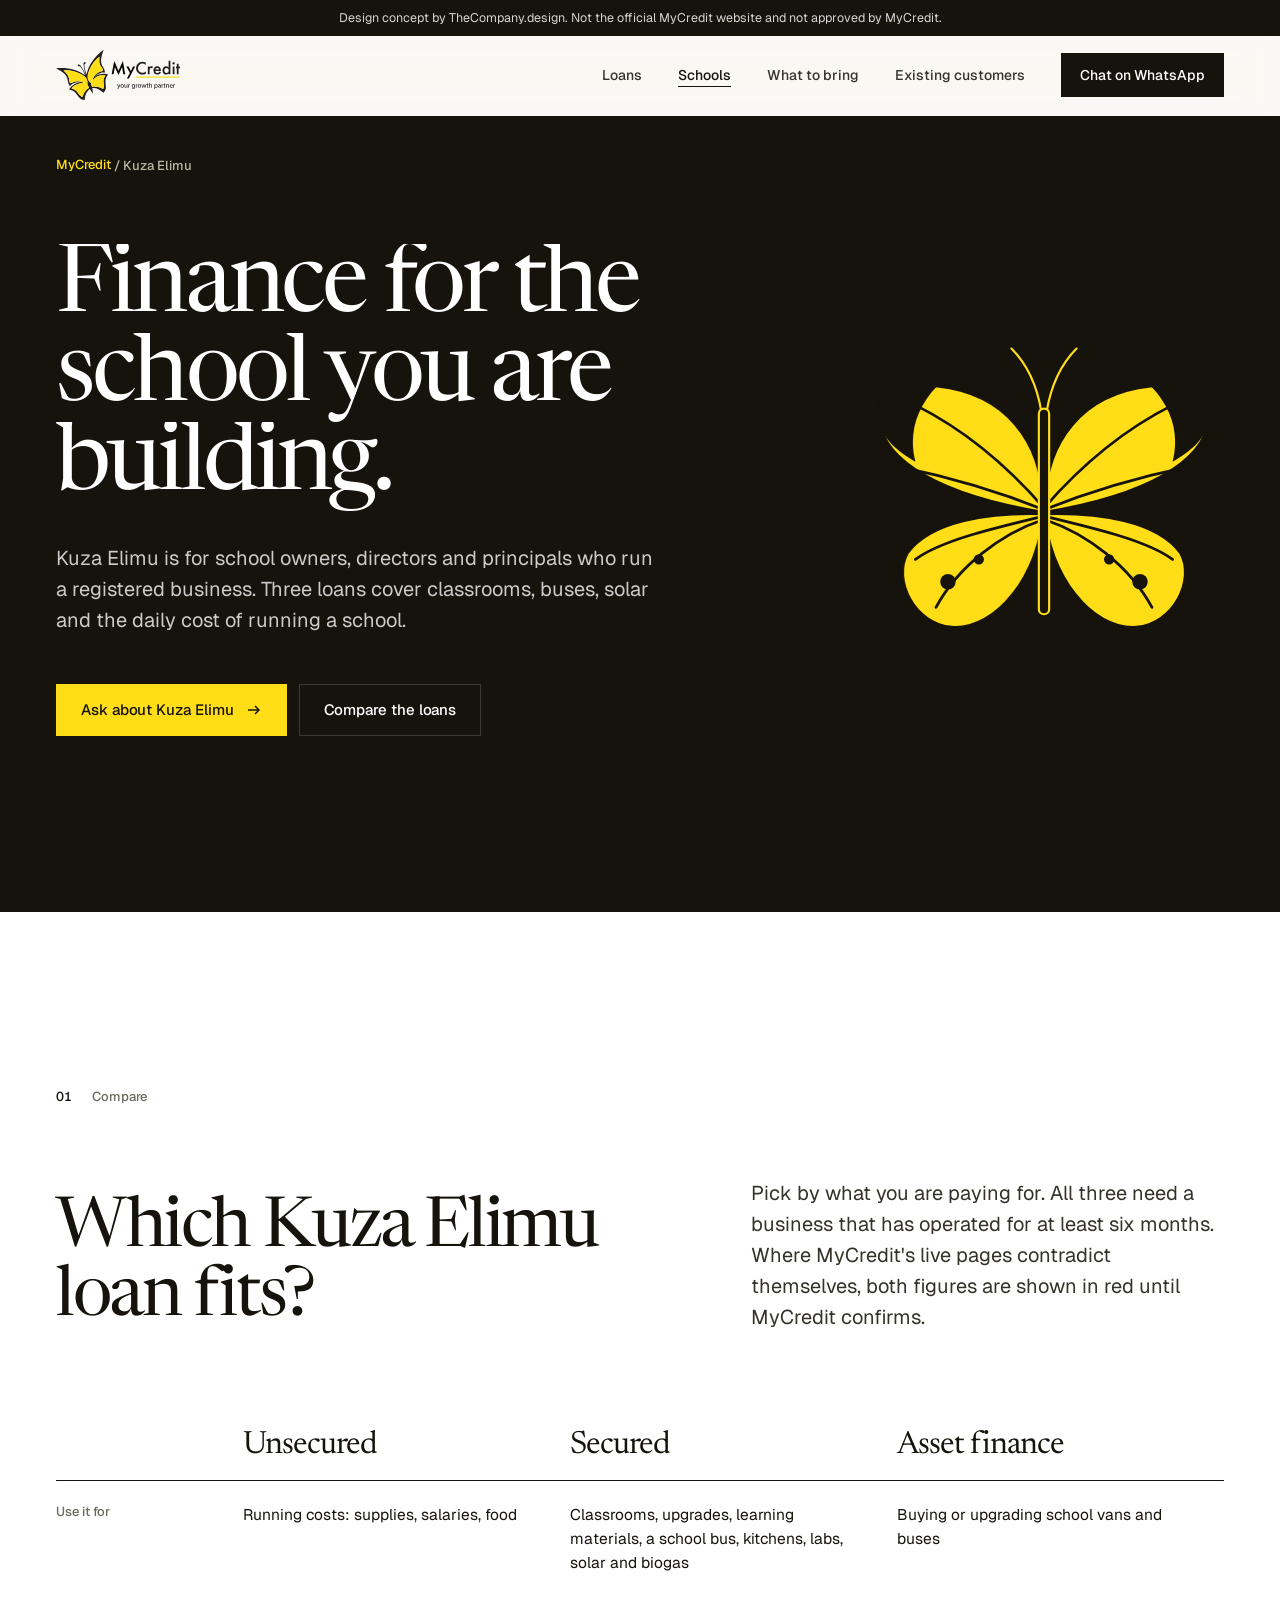
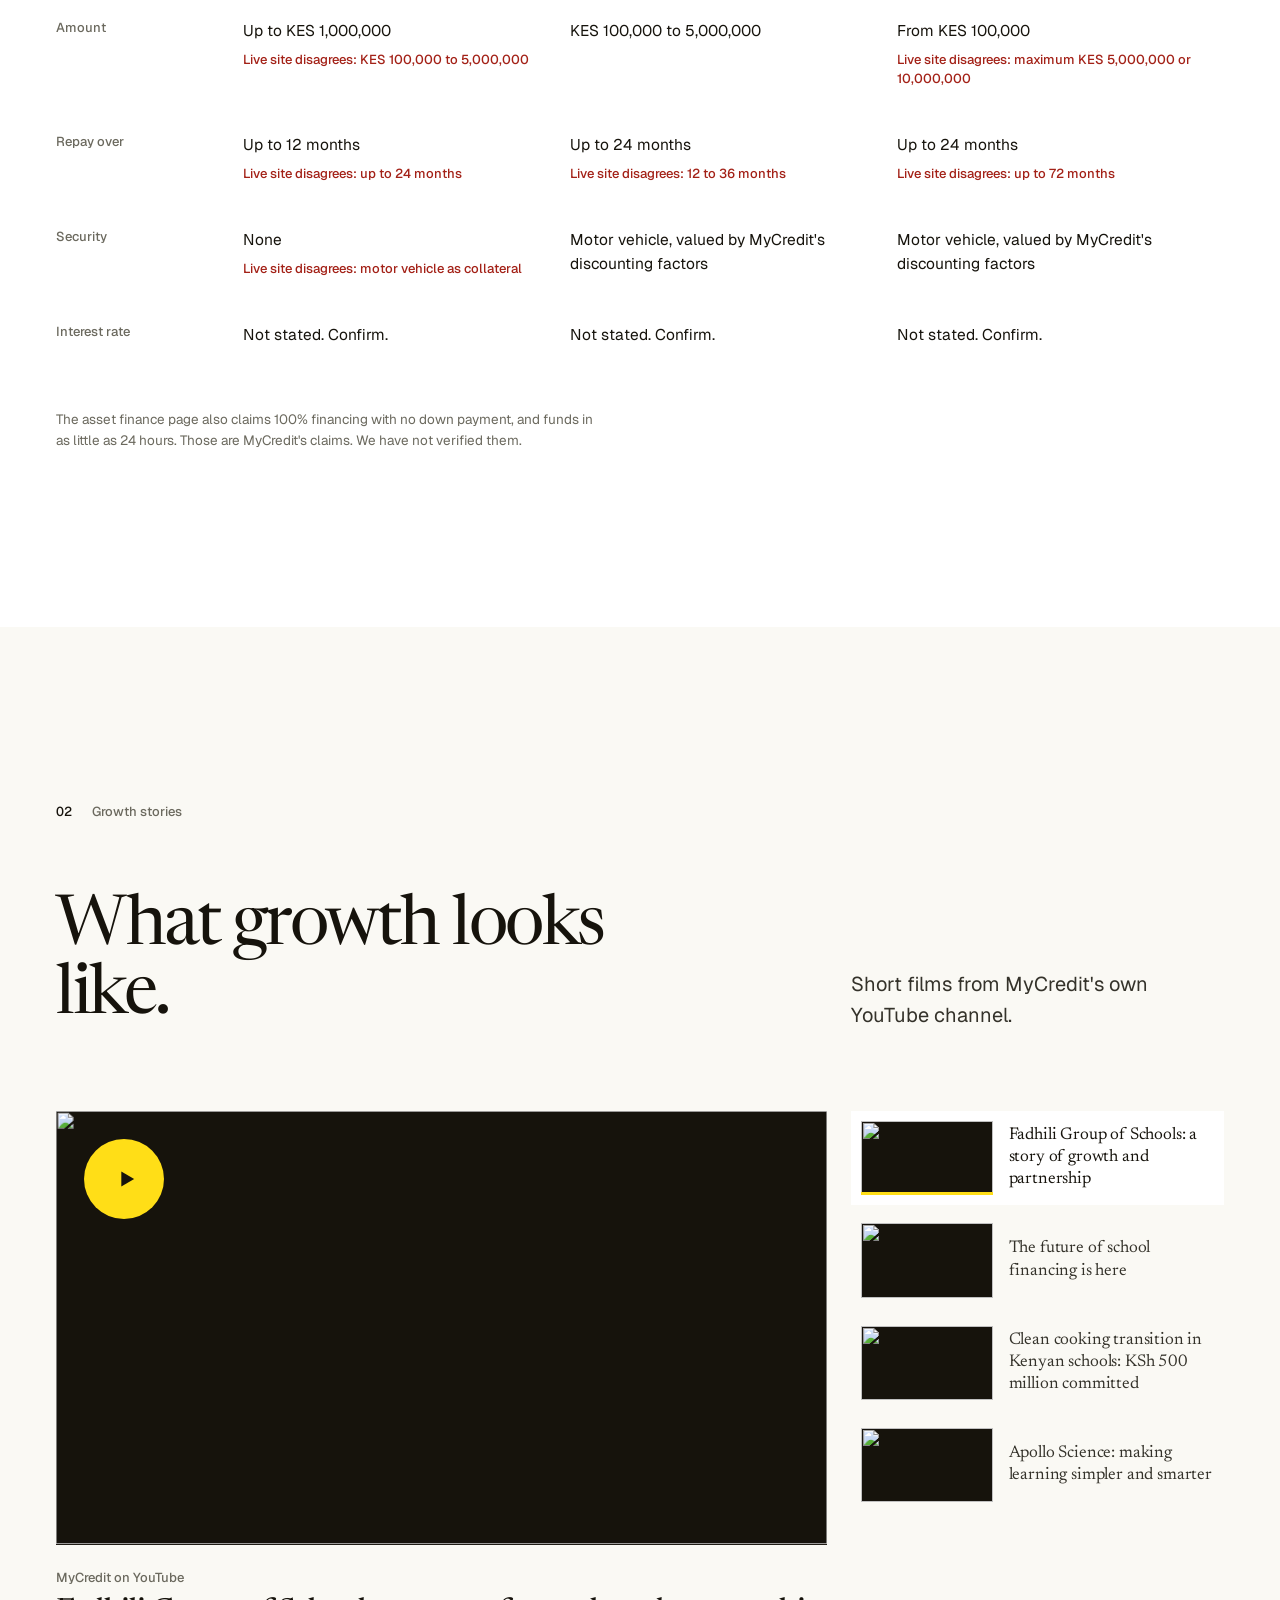
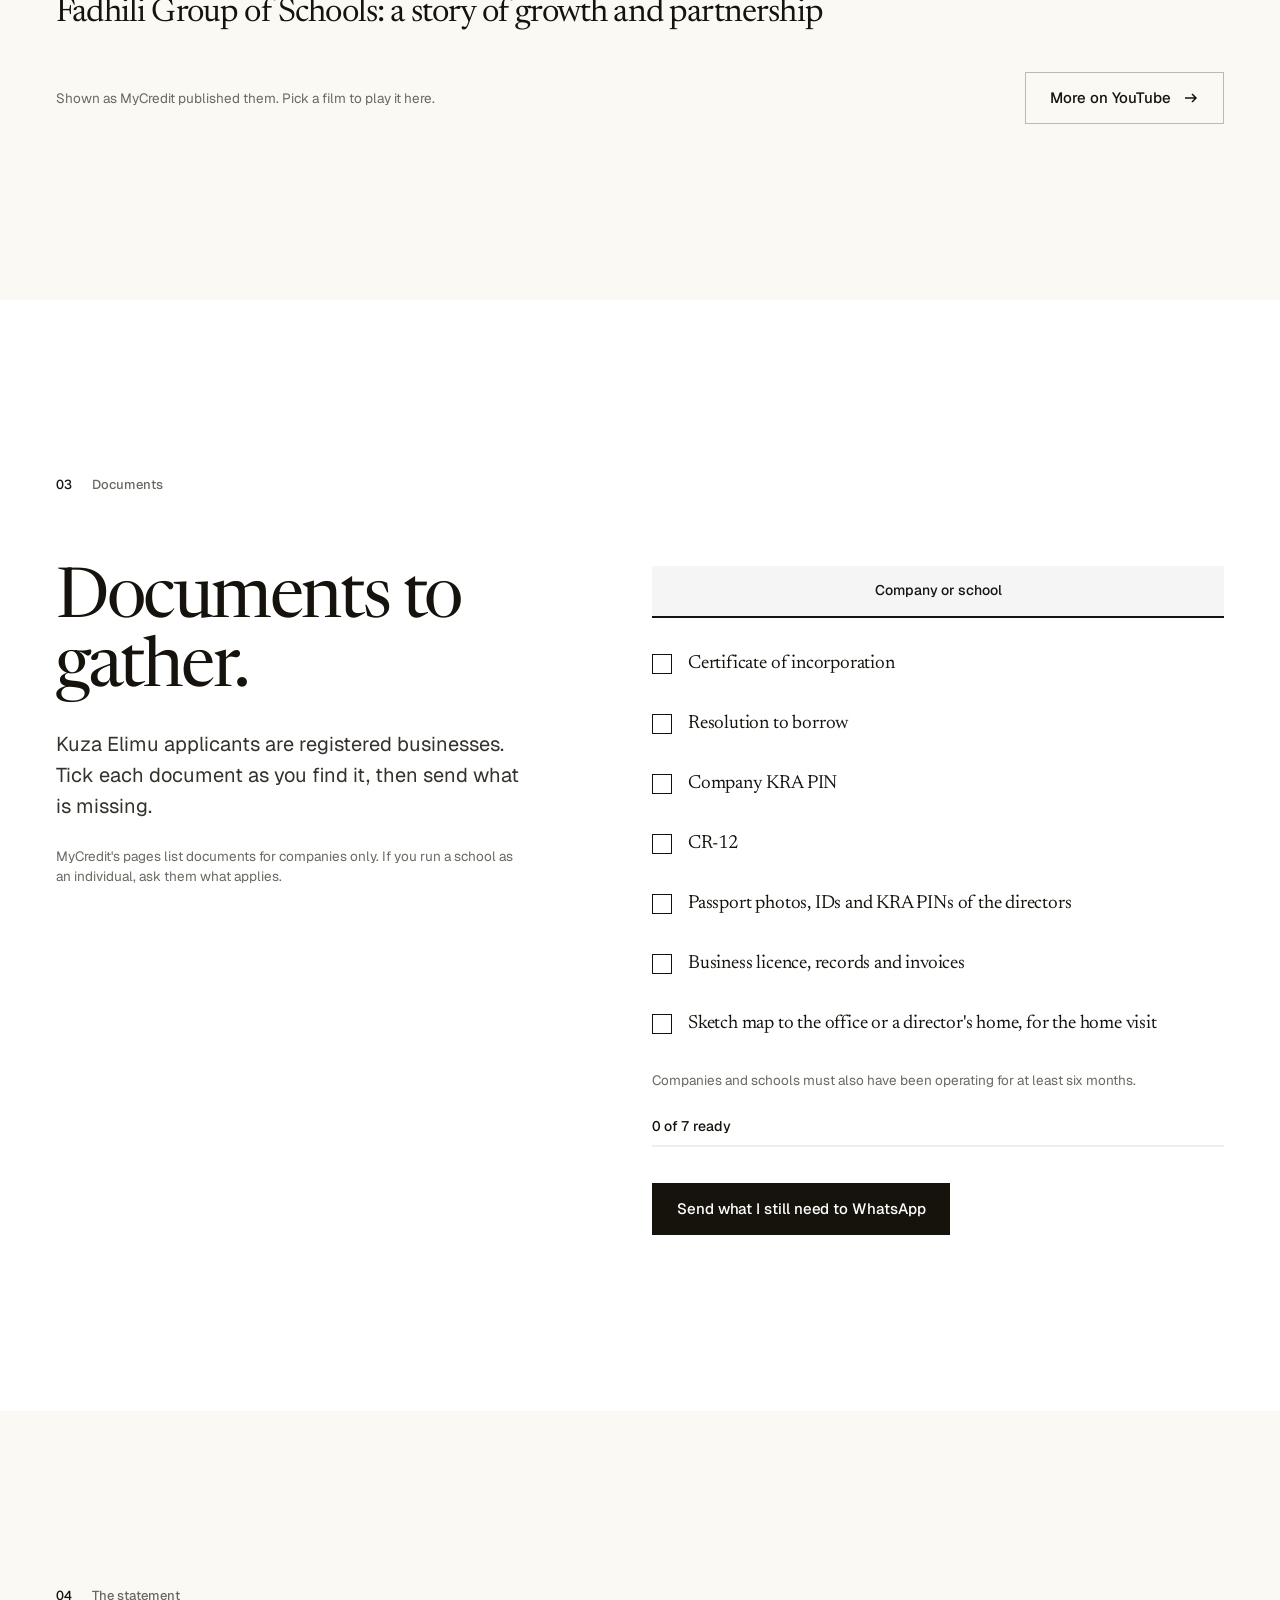
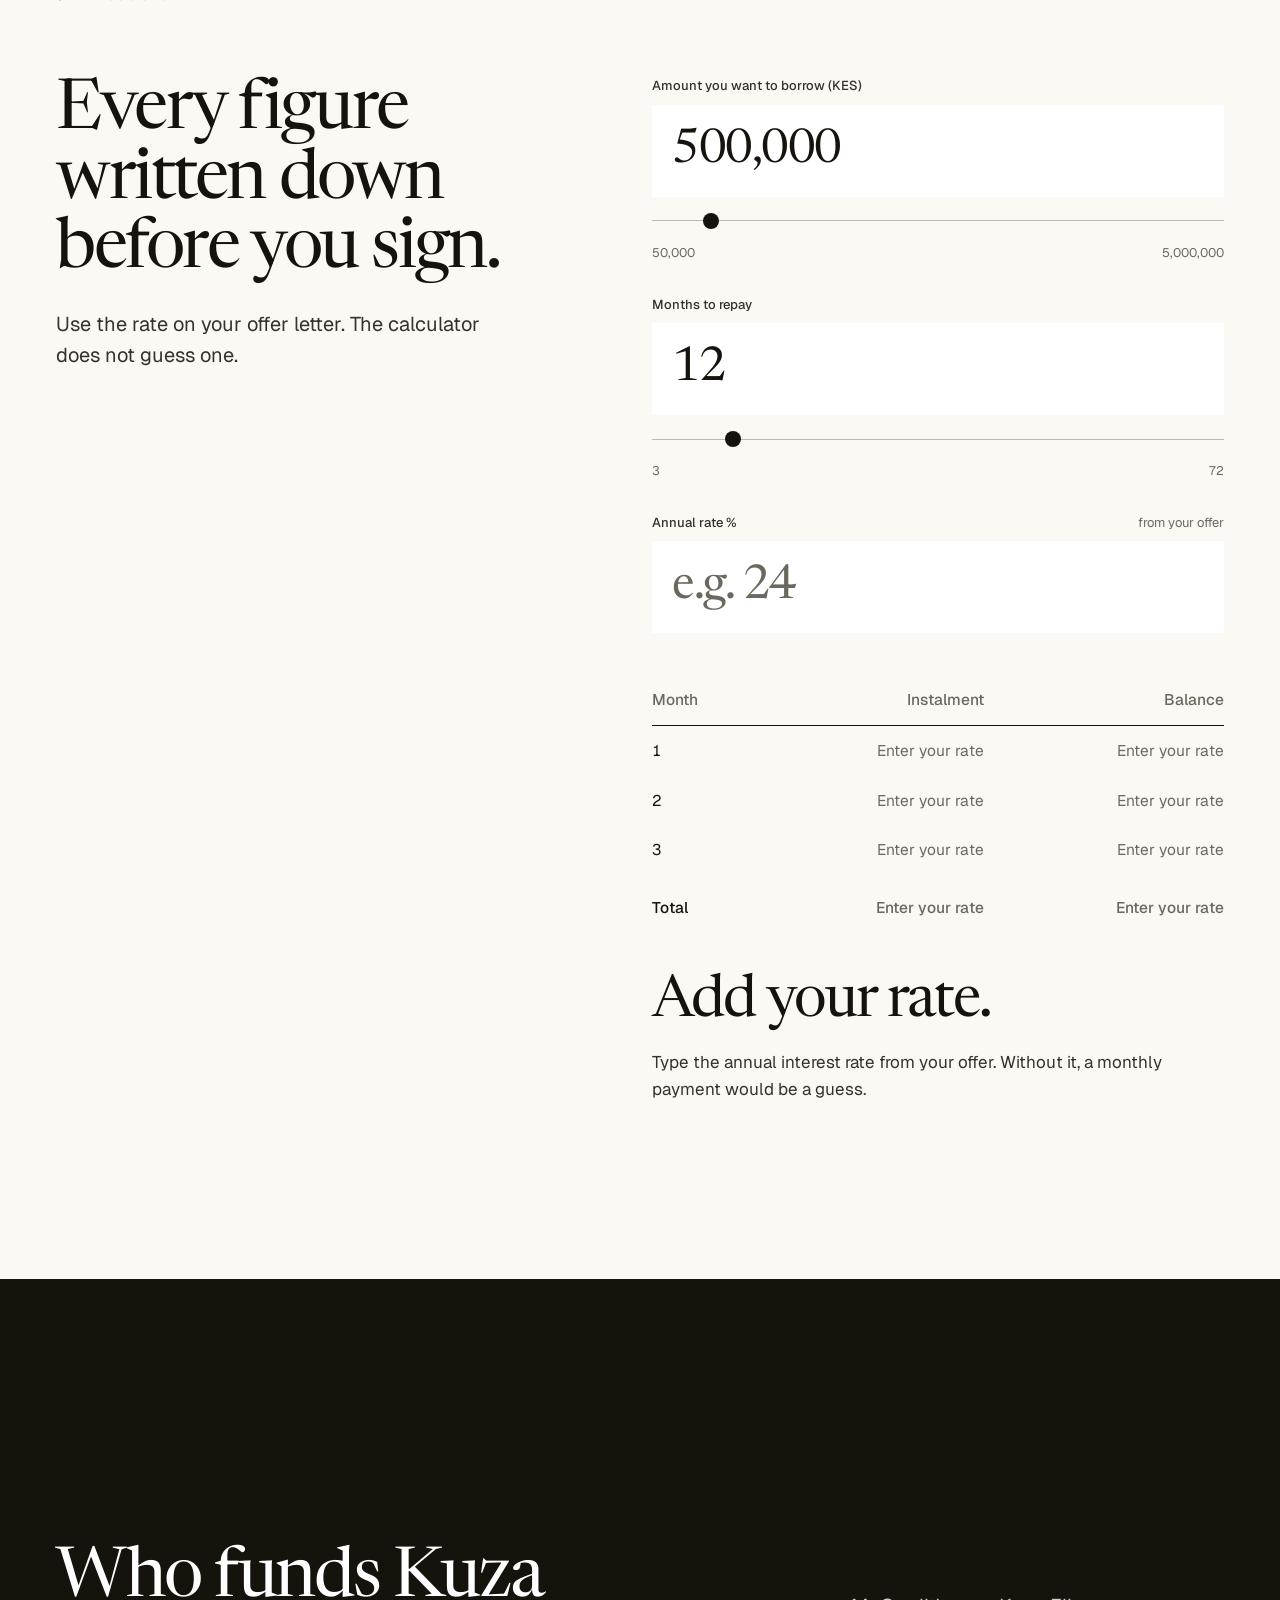
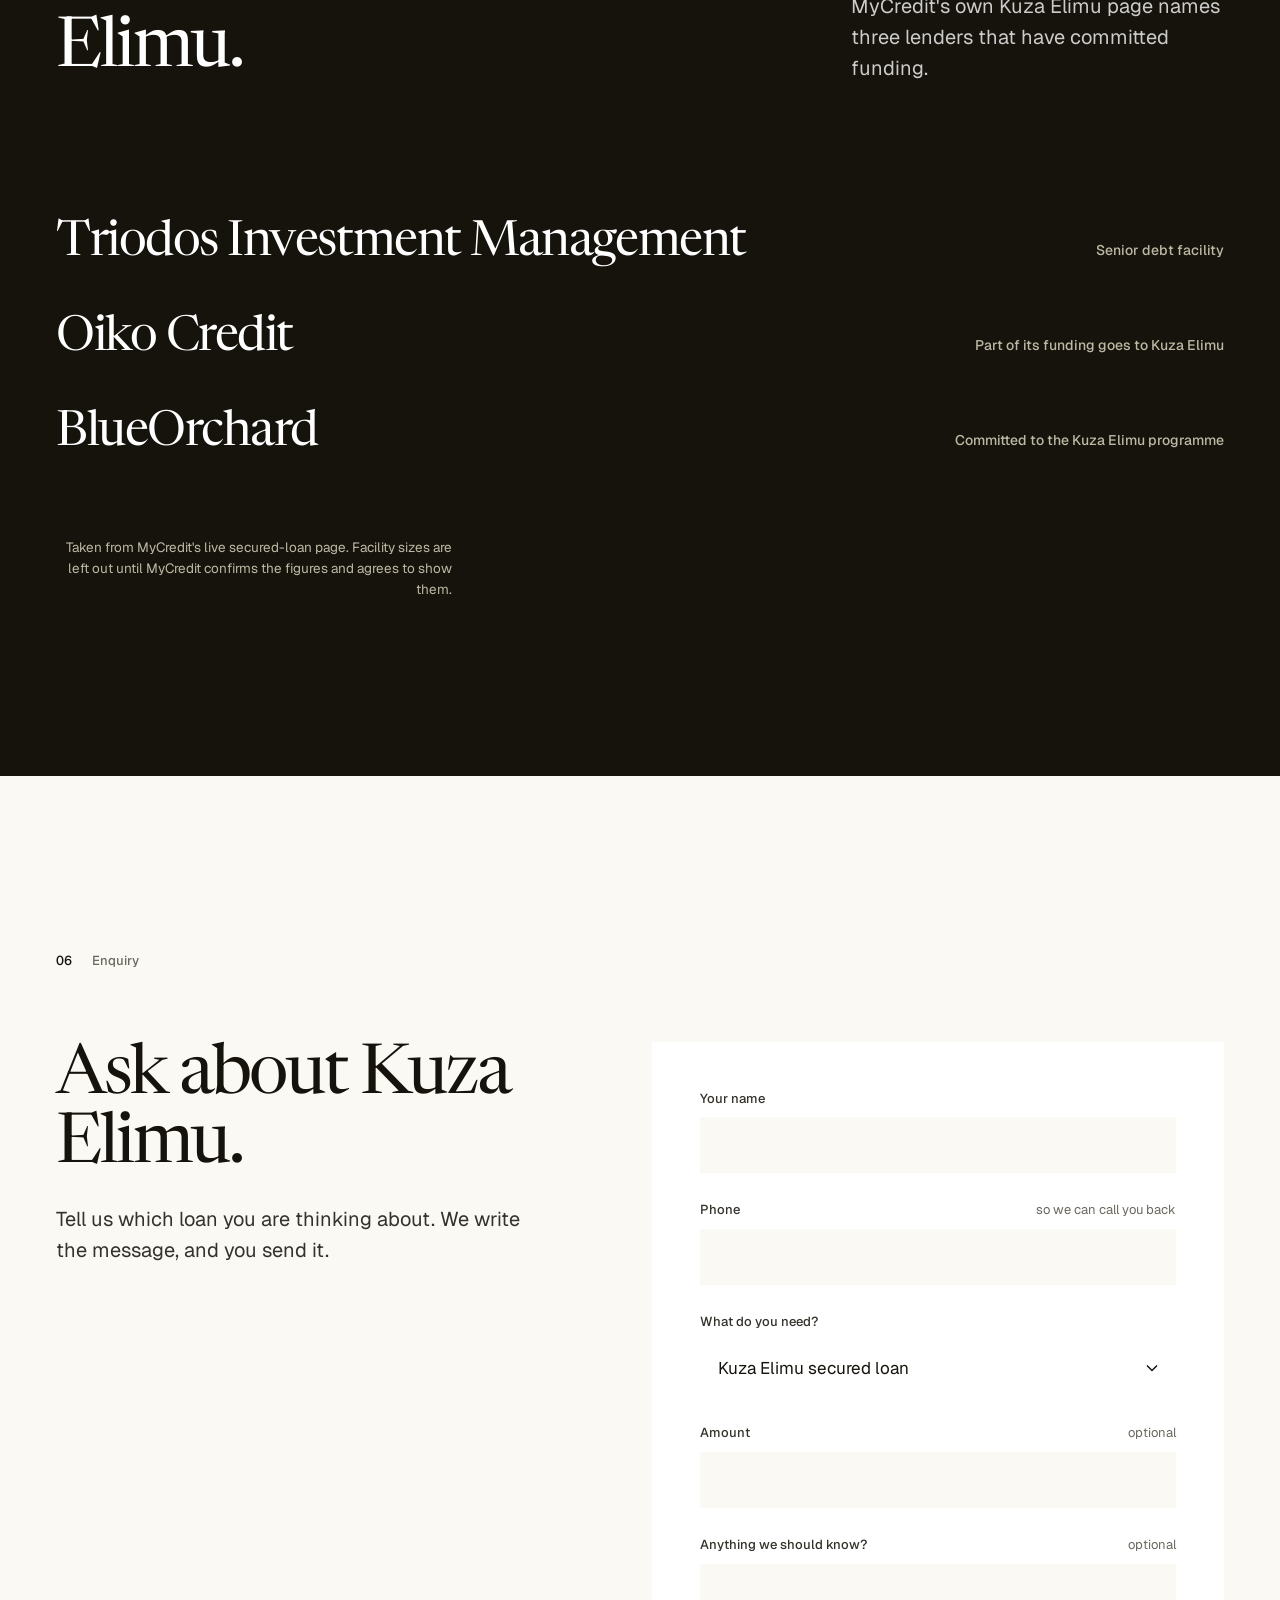
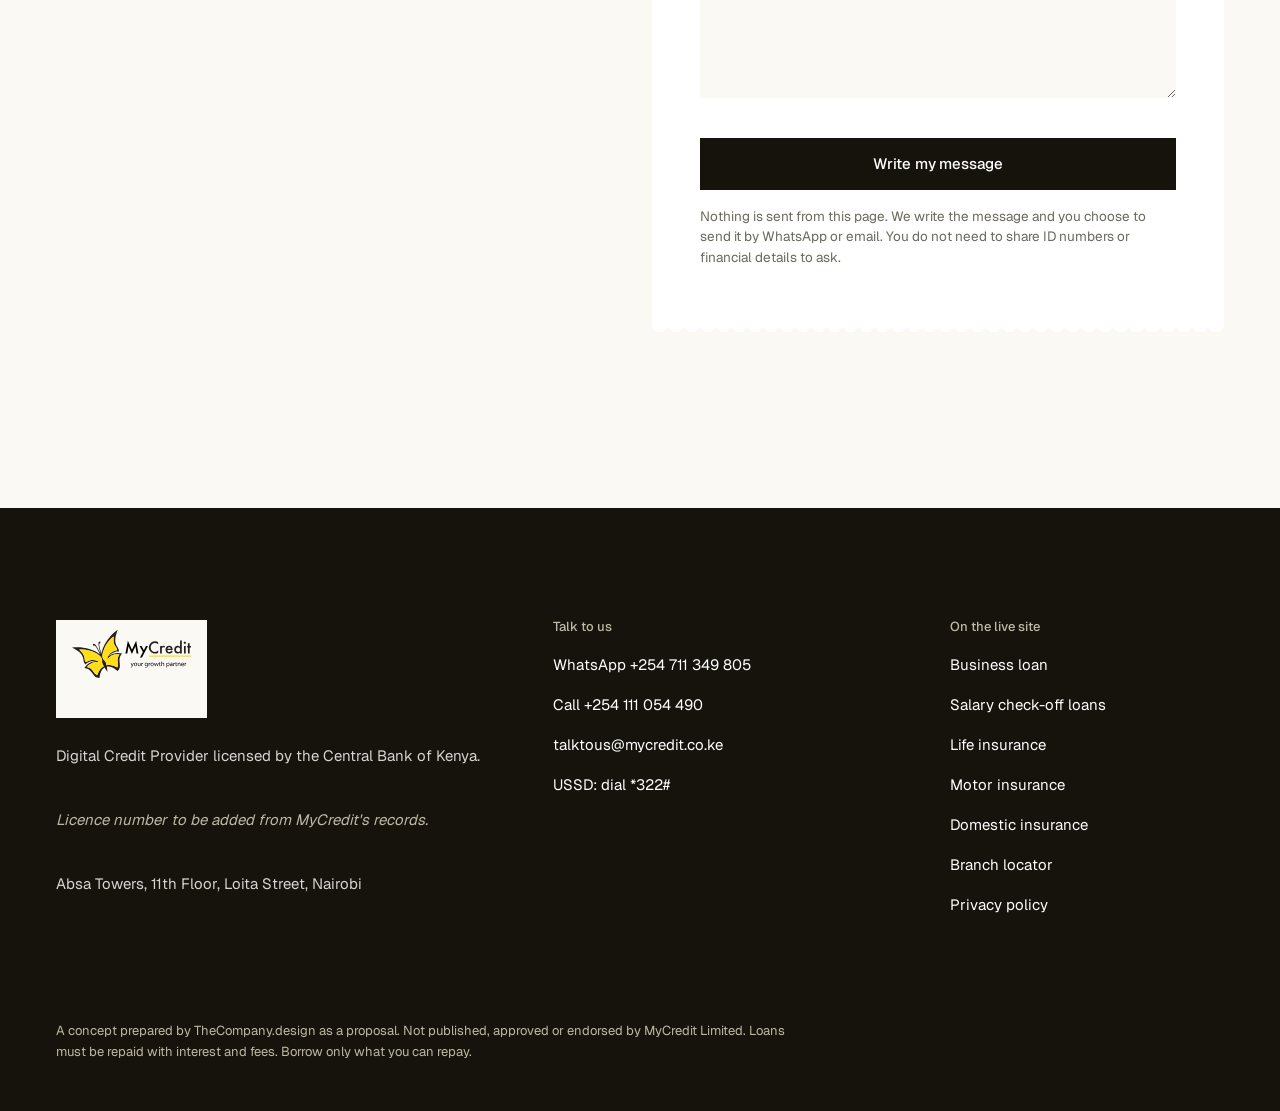
==== commit ef89702e: "Direction B: quiet minimal redesign with motion and growth stories - Promote the new direction to th" ====
--- a/kuza-elimu.html
+++ b/kuza-elimu.html
@@ -4,15 +4,27 @@
 <meta charset="utf-8">
 <meta name="viewport" content="width=device-width, initial-scale=1, viewport-fit=cover">
 <title>Kuza Elimu | MyCredit school finance</title>
-<meta name="description" content="Design concept by TheCompany.design. Not the official MyCredit website.">
+<meta name="description" content="A redesign concept for MyCredit by TheCompany.design. Not the official MyCredit website.">
 <meta name="robots" content="noindex">
+<link rel="icon" href="assets/favicon.svg" type="image/svg+xml">
+<meta name="theme-color" content="#FAF9F4">
+<meta property="og:type" content="website">
+<meta property="og:title" content="Kuza Elimu: finance for the school you are building">
+<meta property="og:description" content="A redesign concept for MyCredit by TheCompany.design. Not the official MyCredit website.">
+<meta property="og:url" content="https://kaylamekdes.github.io/MyCredit-Website/kuza-elimu.html">
+<meta property="og:image" content="https://kaylamekdes.github.io/MyCredit-Website/assets/share.png">
+<meta property="og:image:width" content="1200">
+<meta property="og:image:height" content="630">
+<meta name="twitter:card" content="summary_large_image">
+<script>document.documentElement.classList.add('js')</script>
 <link rel="preconnect" href="https://fonts.googleapis.com">
 <link rel="preconnect" href="https://fonts.gstatic.com" crossorigin>
-<link href="https://fonts.googleapis.com/css2?family=IBM+Plex+Mono:wght@400;500;600&family=Newsreader:ital,opsz,wght@0,6..72,400..600;1,6..72,400..600&display=swap" rel="stylesheet">
-<link rel="stylesheet" href="css/site.css">
+<link href="https://fonts.googleapis.com/css2?family=Geist:wght@400;500&family=Newsreader:ital,opsz,wght@0,6..72,400;1,6..72,400&display=swap" rel="stylesheet">
+<link rel="stylesheet" href="css/v2.css">
 </head>
 <body>
 <a class="skip" href="#main">Skip to content</a>
+<div class="progress-top" aria-hidden="true"></div>
 
 <div class="concept"><p>Design concept by TheCompany.design. Not the official MyCredit website and not approved by MyCredit.</p></div>
 
@@ -31,66 +43,72 @@
     <button class="menu-btn" type="button" aria-expanded="false" aria-controls="menu">Menu</button>
     <nav class="menu-panel" id="menu" aria-label="Menu" hidden>
       <ul>
-        <li><a href="index.html#statement">Loans</a></li>
-        <li><a href="kuza-elimu.html" aria-current="page">Schools</a></li>
-        <li><a href="index.html#bring">What to bring</a></li>
-        <li><a href="index.html#existing">Existing customers</a></li>
+        <li style="--i:0"><a href="index.html#statement">Loans</a></li>
+        <li style="--i:1"><a href="kuza-elimu.html" aria-current="page">Schools</a></li>
+        <li style="--i:2"><a href="index.html#bring">What to bring</a></li>
+        <li style="--i:3"><a href="index.html#existing">Existing customers</a></li>
       </ul>
-      <div class="menu-cta"><a class="btn btn-primary btn-block" href="https://wa.me/254711349805" target="_blank" rel="noopener">Chat on WhatsApp</a></div>
+      <div class="menu-cta" style="--i:4"><a class="btn btn-primary btn-block" href="https://wa.me/254711349805" target="_blank" rel="noopener">Chat on WhatsApp</a></div>
     </nav>
   </div>
 </header>
 
 <main id="main">
 
-  <!-- Hero: the one brand moment -->
-  <section class="on-ink k-hero" aria-labelledby="k-hero-h">
-    <div class="wrap">
-      <nav class="crumb" aria-label="Breadcrumb"><a href="index.html">MyCredit</a> / <span aria-current="page">Kuza Elimu</span></nav>
-
-      <svg class="wings" viewBox="-10 -50 420 350" aria-hidden="true" focusable="false">
-        <defs>
-          <g id="wing">
-            <path d="M0,152 C64,150 132,160 160,198 C178,230 152,282 108,286 C54,290 4,222 0,152 Z" fill="#FFDE17" stroke="#16130C" stroke-width="5" stroke-linejoin="round"/>
-            <path d="M0,140 C2,70 42,12 124,3 C168,-2 197,12 193,44 C187,92 122,132 0,152 Z" fill="#FFDE17" stroke="#16130C" stroke-width="5" stroke-linejoin="round"/>
-            <path d="M124,3 C168,-2 197,12 193,44 C189,64 172,80 150,92 C158,60 150,30 124,3 Z" fill="#16130C"/>
-            <g fill="none" stroke="#16130C" stroke-width="3.2" stroke-linecap="round">
-              <path d="M0,146 C40,100 90,56 150,26"/>
-              <path d="M0,148 C50,128 100,112 168,98"/>
-              <path d="M2,160 C50,176 100,214 126,262"/>
-              <path d="M2,156 C60,170 120,184 150,206"/>
+  <section class="ink k-hero" aria-labelledby="k-hero-h">
+    <div class="wrap">
+      <nav class="crumb" aria-label="Breadcrumb" data-hero style="--d:0"><a href="index.html">MyCredit</a> / <span aria-current="page">Kuza Elimu</span></nav>
+      <div class="k-grid">
+        <svg class="wings" viewBox="-10 -50 420 350" aria-hidden="true" focusable="false">
+          <defs>
+            <g id="wing">
+              <path d="M0,152 C64,150 132,160 160,198 C178,230 152,282 108,286 C54,290 4,222 0,152 Z" fill="#FFDE17" stroke="#16130C" stroke-width="5" stroke-linejoin="round"/>
+              <path d="M0,140 C2,70 42,12 124,3 C168,-2 197,12 193,44 C187,92 122,132 0,152 Z" fill="#FFDE17" stroke="#16130C" stroke-width="5" stroke-linejoin="round"/>
+              <path d="M124,3 C168,-2 197,12 193,44 C189,64 172,80 150,92 C158,60 150,30 124,3 Z" fill="#16130C"/>
+              <g fill="none" stroke="#16130C" stroke-width="3.2" stroke-linecap="round">
+                <path d="M0,146 C40,100 90,56 150,26"/>
+                <path d="M0,148 C50,128 100,112 168,98"/>
+                <path d="M2,160 C50,176 100,214 126,262"/>
+                <path d="M2,156 C60,170 120,184 150,206"/>
+              </g>
+              <circle cx="112" cy="232" r="9" fill="#16130C"/>
+              <circle cx="76" cy="206" r="6" fill="#16130C"/>
             </g>
-            <circle cx="112" cy="232" r="9" fill="#16130C"/>
-            <circle cx="76" cy="206" r="6" fill="#16130C"/>
+          </defs>
+          <g class="wing"><g transform="translate(200 0) scale(-1 1)"><use href="#wing"/></g></g>
+          <g class="wing"><g transform="translate(200 0)"><use href="#wing"/></g></g>
+          <g fill="none" stroke="#FFDE17" stroke-width="2.5" stroke-linecap="round">
+            <path d="M197,34 C192,4 180,-22 162,-40"/>
+            <path d="M203,34 C208,4 220,-22 238,-40"/>
           </g>
-        </defs>
-        <g class="wing"><g transform="translate(200 0) scale(-1 1)"><use href="#wing"/></g></g>
-        <g class="wing"><g transform="translate(200 0)"><use href="#wing"/></g></g>
-        <g fill="none" stroke="#FFDE17" stroke-width="2.5" stroke-linecap="round">
-          <path d="M197,34 C192,4 180,-22 162,-40"/>
-          <path d="M203,34 C208,4 220,-22 238,-40"/>
-        </g>
-        <rect x="194" y="30" width="12" height="240" rx="6" fill="#16130C" stroke="#FFDE17" stroke-width="2.5"/>
-      </svg>
-
-      <h1 class="display" id="k-hero-h">Finance for the school you are building.</h1>
-      <p class="lede">Kuza Elimu is for school owners, directors and principals who run a registered business. Three loans cover classrooms, buses, solar and the daily cost of running a school.</p>
-      <div class="btn-row">
-        <a class="btn btn-primary" href="#ask">Ask about Kuza Elimu</a>
-        <a class="btn btn-secondary" href="#compare">Compare the loans</a>
-      </div>
-    </div>
-  </section>
-
-  <!-- Which loan fits -->
-  <section class="section bg-white" id="compare" aria-labelledby="compare-h">
-    <div class="wrap">
-      <div class="compare-head">
+          <rect x="194" y="30" width="12" height="240" rx="6" fill="#16130C" stroke="#FFDE17" stroke-width="2.5"/>
+        </svg>
+
+        <div class="k-copy">
+          <h1 class="display" id="k-hero-h">
+            <span class="ln"><span>Finance for the</span></span>
+            <span class="ln"><span>school you are</span></span>
+            <span class="ln"><span>building.</span></span>
+          </h1>
+          <p class="lede" data-hero style="--d:500">Kuza Elimu is for school owners, directors and principals who run a registered business. Three loans cover classrooms, buses, solar and the daily cost of running a school.</p>
+          <div class="btn-row" data-hero style="--d:650">
+            <a class="btn btn-primary" href="#ask">Ask about Kuza Elimu <svg class="arr" viewBox="0 0 16 16" aria-hidden="true"><path d="M2 8h11M9 4l4 4-4 4" fill="none" stroke="currentColor" stroke-width="1.5"/></svg></a>
+            <a class="btn btn-secondary" href="#compare">Compare the loans</a>
+          </div>
+        </div>
+      </div>
+    </div>
+  </section>
+
+  <section class="sec white" id="compare" aria-labelledby="compare-h">
+    <div class="wrap">
+      <p class="sec-head" data-reveal><span class="idx">01</span>Compare</p>
+      <div class="cmp-intro" data-reveal>
         <h2 class="h2" id="compare-h">Which Kuza Elimu loan fits?</h2>
         <p class="lede">Pick by what you are paying for. All three need a business that has operated for at least six months. Where MyCredit's live pages contradict themselves, both figures are shown in red until MyCredit confirms.</p>
       </div>
 
-      <table class="cmp-table">
+      <table class="cmp-table" data-reveal>
         <caption class="sr-only">Kuza Elimu loans compared</caption>
         <thead>
           <tr><td></td><th scope="col">Unsecured</th><th scope="col">Secured</th><th scope="col">Asset finance</th></tr>
@@ -129,7 +147,7 @@
         </tbody>
       </table>
 
-      <div class="cmp-blocks">
+      <div class="cmp-blocks" data-stagger>
         <article class="loan">
           <h3>Unsecured</h3>
           <dl>
@@ -162,66 +180,87 @@
         </article>
       </div>
 
-      <p class="note footnote">The asset finance page also claims 100% financing with no down payment, and funds in as little as 24 hours. Those are MyCredit's claims. We have not verified them.</p>
-    </div>
-  </section>
-
-  <!-- Documents -->
-  <section class="section bg-cream rule-top" id="bring" aria-labelledby="docs-h">
-    <div class="wrap split">
-      <div class="split-lead">
-        <h2 class="h2" id="docs-h">Documents to gather.</h2>
-        <p class="lede">Kuza Elimu applicants are registered businesses. Tick each document as you find it, then send what is missing.</p>
-        <p class="note">MyCredit's pages list documents for companies only. If you run a school as an individual, ask them what applies.</p>
-      </div>
-      <div data-docs="company"></div>
-    </div>
-  </section>
-
-  <!-- The statement -->
-  <section class="section bg-white" id="statement" aria-labelledby="statement-h">
-    <div class="wrap split">
-      <div class="split-lead">
-        <h2 class="h2" id="statement-h">Every figure written down before you sign.</h2>
-        <p class="lede">Use the rate on your offer letter. The calculator does not guess one.</p>
-      </div>
-      <div data-calc></div>
-    </div>
-  </section>
-
-  <!-- Funders -->
-  <section class="section on-ink" id="funders" aria-labelledby="funders-h">
-    <div class="wrap">
-      <div class="ink-head">
+      <p class="note footnote" data-reveal>The asset finance page also claims 100% financing with no down payment, and funds in as little as 24 hours. Those are MyCredit's claims. We have not verified them.</p>
+    </div>
+  </section>
+
+  <section class="sec" id="stories" aria-labelledby="stories-h">
+    <div class="wrap">
+      <p class="sec-head" data-reveal><span class="idx">02</span>Growth stories</p>
+      <div class="stories-intro" data-reveal>
+        <h2 class="h2" id="stories-h">What growth looks like.</h2>
+        <p class="lede">Short films from MyCredit's own YouTube channel.</p>
+      </div>
+      <div class="clips" data-clips="SqSah1pYvYQ,nH2GkxKpuWY,yYBiKGvArI0,biTmi2Oydko" data-reveal style="--i:1"></div>
+      <div class="stories-foot" data-reveal>
+        <p class="note">Shown as MyCredit published them. Pick a film to play it here.</p>
+        <a class="btn btn-secondary" href="https://www.youtube.com/@mycreditlimited" target="_blank" rel="noopener">More on YouTube <svg class="arr" viewBox="0 0 16 16" aria-hidden="true"><path d="M2 8h11M9 4l4 4-4 4" fill="none" stroke="currentColor" stroke-width="1.5"/></svg></a>
+      </div>
+    </div>
+  </section>
+
+  <section class="sec white" id="bring" aria-labelledby="docs-h">
+    <div class="wrap">
+      <p class="sec-head" data-reveal><span class="idx">03</span>Documents</p>
+      <div class="cols">
+        <div class="lead" data-reveal>
+          <h2 class="h2" id="docs-h">Documents to gather.</h2>
+          <p class="lede">Kuza Elimu applicants are registered businesses. Tick each document as you find it, then send what is missing.</p>
+          <p class="note">MyCredit's pages list documents for companies only. If you run a school as an individual, ask them what applies.</p>
+        </div>
+        <div class="body" data-docs="company" data-reveal style="--i:1"></div>
+      </div>
+    </div>
+  </section>
+
+  <section class="sec" id="statement" aria-labelledby="statement-h">
+    <div class="wrap">
+      <p class="sec-head" data-reveal><span class="idx">04</span>The statement</p>
+      <div class="cols">
+        <div class="lead" data-reveal>
+          <h2 class="h2" id="statement-h">Every figure written down before you sign.</h2>
+          <p class="lede">Use the rate on your offer letter. The calculator does not guess one.</p>
+        </div>
+        <div class="body" data-calc data-reveal style="--i:1"></div>
+      </div>
+    </div>
+  </section>
+
+  <section class="sec ink" id="funders" aria-labelledby="funders-h">
+    <div class="wrap">
+      <p class="sec-head" data-reveal><span class="idx">05</span>Funders</p>
+      <div class="ink-intro" data-reveal>
         <h2 class="h2" id="funders-h">Who funds Kuza Elimu.</h2>
         <p class="lede">MyCredit's own Kuza Elimu page names three lenders that have committed funding.</p>
       </div>
-      <ul class="ruled">
+      <ul class="ruled" data-stagger>
         <li><span class="big">Triodos Investment Management</span><span class="tag">Senior debt facility</span></li>
         <li><span class="big">Oiko Credit</span><span class="tag">Part of its funding goes to Kuza Elimu</span></li>
         <li><span class="big">BlueOrchard</span><span class="tag">Committed to the Kuza Elimu programme</span></li>
       </ul>
-      <div class="ink-foot">
+      <div class="ink-foot" data-reveal>
         <p class="note">Taken from MyCredit's live secured-loan page. Facility sizes are left out until MyCredit confirms the figures and agrees to show them.</p>
       </div>
     </div>
   </section>
 
-  <!-- Enquiry -->
-  <section class="section bg-cream" id="ask" aria-labelledby="ask-h">
-    <div class="wrap split">
-      <div class="split-lead">
-        <h2 class="h2" id="ask-h">Ask about Kuza Elimu.</h2>
-        <p class="lede">Tell us which loan you are thinking about. We write the message, and you send it.</p>
-      </div>
-      <div data-enquiry data-preselect="Kuza Elimu secured loan"></div>
+  <section class="sec" id="ask" aria-labelledby="ask-h">
+    <div class="wrap">
+      <p class="sec-head" data-reveal><span class="idx">06</span>Enquiry</p>
+      <div class="cols">
+        <div class="lead" data-reveal>
+          <h2 class="h2" id="ask-h">Ask about Kuza Elimu.</h2>
+          <p class="lede">Tell us which loan you are thinking about. We write the message, and you send it.</p>
+        </div>
+        <div class="body" data-enquiry data-preselect="Kuza Elimu secured loan" data-reveal style="--i:1"></div>
+      </div>
     </div>
   </section>
 
 </main>
 
 
-<footer class="site-foot on-ink">
+<footer class="site-foot ink">
   <div class="wrap">
     <div class="foot-grid">
       <div class="foot-about">
@@ -230,7 +269,7 @@
         <p><em>Licence number to be added from MyCredit's records.</em></p>
         <p>Absa Towers, 11th Floor, Loita Street, Nairobi</p>
       </div>
-      <div>
+      <div class="foot-col">
         <h2 class="foot-h">Talk to us</h2>
         <ul class="foot-list">
           <li><a href="https://wa.me/254711349805" target="_blank" rel="noopener">WhatsApp +254 711 349 805</a></li>
@@ -239,7 +278,7 @@
           <li><a href="tel:*322%23">USSD: dial *322#</a></li>
         </ul>
       </div>
-      <div>
+      <div class="foot-col">
         <h2 class="foot-h">On the live site</h2>
         <ul class="foot-list">
           <li><a href="https://www.mycredit.co.ke/" target="_blank" rel="noopener">Business loan</a></li>
@@ -265,5 +304,7 @@
 </nav>
 
 <script src="js/site.js"></script>
+<script src="js/clips.js"></script>
+<script src="js/motion.js"></script>
 </body>
 </html>
--- a/css/v2.css
+++ b/css/v2.css
@@ -0,0 +1,576 @@
+/* MyCredit concept, direction B: quiet minimal.
+   Warm paper field, ink type, hairlines, generous space. Yellow appears as an accent only:
+   the highlighter stroke, the scroll progress line, the wings. One ink band per page. */
+
+:root{
+  --paper:#FAF9F4;
+  --white:#FFFFFF;
+  --ink:#16130C;
+  --ink-2:#34322A;
+  --muted:#6B695E;
+  --line:rgba(22,19,12,.12);
+  --line-2:rgba(22,19,12,.28);
+  --sun:#FFDE17;
+  --green:#1D5C3A;
+  --red:#A32117;
+  --red-ink:#FF8A7F;
+  --mist:#BDB9A4;
+  --ink-line:rgba(255,255,255,.16);
+
+  --serif:"Newsreader","Source Serif 4",Georgia,serif;
+  --sans:"Geist","Inter",system-ui,-apple-system,"Segoe UI",sans-serif;
+
+  --ease:cubic-bezier(.2,.7,.2,1);
+  --expo:cubic-bezier(.16,1,.3,1);
+
+  --gut:20px;
+  --sec:96px;
+  --max:1240px;
+  --head:68px;
+}
+@media (min-width:700px){ :root{ --gut:40px; --sec:136px; } }
+@media (min-width:960px){ :root{ --gut:56px; --sec:176px; --head:80px; } }
+
+*,*::before,*::after{ box-sizing:border-box; }
+html{ -webkit-text-size-adjust:100%; scroll-padding-top:calc(var(--head) + 24px); }
+body{
+  margin:0; background:var(--paper); color:var(--ink);
+  font:400 17px/1.6 var(--sans);
+  -webkit-font-smoothing:antialiased; text-rendering:optimizeLegibility;
+}
+@media (max-width:899.98px){ body{ padding-bottom:calc(72px + env(safe-area-inset-bottom)); } }
+img,svg{ display:block; max-width:100%; }
+a{ color:inherit; }
+p{ margin:0; }
+ul,ol,dl{ margin:0; padding:0; list-style:none; }
+h1,h2,h3{ margin:0; font-weight:400; }
+button,input,select,textarea{ font:inherit; color:inherit; }
+::selection{ background:var(--sun); color:var(--ink); }
+
+:focus{ outline:none; }
+:focus-visible{ outline:2px solid var(--ink); outline-offset:4px; }
+.ink :focus-visible{ outline-color:var(--sun); }
+
+.sr-only{ position:absolute!important; width:1px; height:1px; margin:-1px; overflow:hidden; clip:rect(0 0 0 0); white-space:nowrap; border:0; }
+.skip{ position:absolute; left:8px; top:-80px; z-index:200; background:var(--ink); color:var(--white); padding:12px 16px; font:500 14px/1 var(--sans); text-decoration:none; }
+.skip:focus{ top:8px; }
+.wrap{ width:100%; max-width:calc(var(--max) + 2 * var(--gut)); margin:0 auto; padding:0 var(--gut); }
+
+/* ---------- Type ---------- */
+.display{
+  font-family:var(--serif); font-weight:400;
+  font-size:clamp(40px, 10.2vw, 132px); line-height:.94; letter-spacing:-.04em;
+  font-variation-settings:"opsz" 72;
+}
+.h2{
+  font-family:var(--serif); font-weight:400;
+  font-size:clamp(38px, 5.4vw, 76px); line-height:1; letter-spacing:-.035em;
+  font-variation-settings:"opsz" 72;
+}
+.lede{ font-size:19px; line-height:1.55; color:var(--ink-2); max-width:30em; }
+@media (min-width:960px){ .lede{ font-size:20px; } }
+.small{ font-size:14px; line-height:1.6; color:var(--muted); max-width:46em; }
+.ink .small{ color:var(--mist); }
+.num{ font-variant-numeric:tabular-nums lining-nums; }
+.inline-link{ text-decoration:underline; text-decoration-color:var(--line-2); text-underline-offset:4px; transition:text-decoration-color .2s var(--ease); }
+.inline-link:hover{ text-decoration-color:currentColor; }
+
+.mark{
+  font-style:italic;
+  background:linear-gradient(var(--sun),var(--sun)) 0 88% / 100% .14em no-repeat;
+  -webkit-box-decoration-break:slice; box-decoration-break:slice;
+}
+
+/* ---------- Buttons ---------- */
+.btn{
+  display:inline-flex; align-items:center; justify-content:center; gap:12px;
+  min-height:52px; padding:0 24px;
+  font:500 15px/1.2 var(--sans); letter-spacing:-.005em;
+  text-decoration:none; text-align:center; cursor:pointer;
+  border:1px solid var(--ink); border-radius:0;
+  transition:background-color .25s var(--ease), color .25s var(--ease), border-color .25s var(--ease);
+  -webkit-tap-highlight-color:transparent;
+}
+.btn .arr{ width:16px; height:16px; flex:none; transition:transform .35s var(--expo); }
+.btn:hover .arr{ transform:translateX(4px); }
+.btn:active{ transform:translateY(1px); }
+.btn-primary{ background:var(--ink); color:var(--white); }
+.btn-primary:hover{ background:#2C281D; }
+.btn-secondary{ background:transparent; color:var(--ink); border-color:var(--line-2); }
+.btn-secondary:hover{ border-color:var(--ink); }
+.btn-block{ width:100%; }
+.ink .btn-primary{ background:var(--sun); color:var(--ink); border-color:var(--sun); }
+.ink .btn-primary:hover{ background:var(--white); border-color:var(--white); }
+.ink .btn-secondary{ color:var(--white); border-color:var(--ink-line); }
+.ink .btn-secondary:hover{ border-color:var(--white); }
+
+/* ---------- Concept banner, progress line, header ---------- */
+.concept{ background:var(--ink); color:rgba(255,255,255,.82); font:400 12.5px/1.4 var(--sans); text-align:center; padding:9px var(--gut); }
+
+.progress-top{
+  position:fixed; left:0; right:0; top:0; z-index:120; height:2px;
+  background:var(--sun); transform:scaleX(0); transform-origin:0 50%;
+  pointer-events:none;
+}
+
+.site-head{
+  position:sticky; top:0; z-index:100; height:var(--head);
+  background:rgba(250,249,244,.86);
+  -webkit-backdrop-filter:saturate(1.4) blur(14px); backdrop-filter:saturate(1.4) blur(14px);
+  border-bottom:1px solid transparent;
+  transition:border-color .3s var(--ease);
+}
+.site-head.is-scrolled{ background:rgba(250,249,244,.94); }
+.head-in{ height:100%; display:flex; align-items:center; justify-content:space-between; gap:24px; }
+.logo{ display:flex; align-items:center; flex:none; }
+.logo img{ height:44px; width:auto; }
+@media (min-width:960px){ .logo img{ height:50px; } }
+.logo-missing{ display:inline-flex; align-items:center; height:44px; padding:0 12px; border:1px dashed var(--ink); font:500 12px/1 var(--sans); }
+
+.nav-desk{ display:none; }
+.nav-desk a{
+  position:relative; display:inline-flex; align-items:center; min-height:44px;
+  font:500 14px/1 var(--sans); color:var(--ink-2); text-decoration:none;
+  transition:color .2s var(--ease);
+}
+.nav-desk a::after{
+  content:""; position:absolute; left:0; right:0; bottom:10px; height:1px; background:var(--ink);
+  transform:scaleX(0); transform-origin:right; transition:transform .45s var(--expo);
+}
+.nav-desk a:hover,.nav-desk a[aria-current="page"]{ color:var(--ink); }
+.nav-desk a:hover::after,.nav-desk a[aria-current="page"]::after{ transform:scaleX(1); transform-origin:left; }
+.head-cta{ display:none; min-height:44px; padding:0 18px; font-size:14px; }
+
+.menu-btn{
+  min-width:44px; min-height:44px; padding:0 16px;
+  background:transparent; border:1px solid var(--line-2); border-radius:0;
+  font:500 14px/1 var(--sans); cursor:pointer;
+}
+.menu-btn[aria-expanded="true"]{ background:var(--ink); border-color:var(--ink); color:var(--white); }
+.menu-panel{
+  position:fixed; left:0; right:0; top:var(--head); bottom:0; z-index:99;
+  background:var(--paper); overflow:auto;
+  padding:24px var(--gut) 40px;
+}
+.menu-panel li + li{ margin-top:4px; }
+.menu-panel a{
+  display:flex; align-items:center; min-height:64px;
+  font:400 36px/1.05 var(--serif); letter-spacing:-.03em; text-decoration:none;
+}
+.menu-panel .menu-cta{ padding-top:32px; }
+.menu-panel:not([hidden]) li,.menu-panel:not([hidden]) .menu-cta{ animation:menu-in .6s var(--expo) both; animation-delay:calc(var(--i,0) * 50ms); }
+@keyframes menu-in{ from{ opacity:0; transform:translateY(16px); } to{ opacity:1; transform:none; } }
+@media (min-width:960px){
+  .nav-desk{ display:flex; gap:36px; margin-left:auto; margin-right:12px; }
+  .head-cta{ display:inline-flex; }
+  .menu-btn,.menu-panel{ display:none!important; }
+}
+
+/* ---------- Phone bottom bar ---------- */
+.bottom-bar{
+  position:fixed; left:0; right:0; bottom:0; z-index:90;
+  background:rgba(250,249,244,.92);
+  -webkit-backdrop-filter:blur(14px); backdrop-filter:blur(14px);
+  border-top:1px solid var(--line);
+  padding:10px; padding-bottom:calc(10px + env(safe-area-inset-bottom));
+  display:grid; grid-template-columns:1.5fr 1fr 1fr; gap:8px;
+}
+.bottom-bar a{
+  min-height:50px; display:flex; align-items:center; justify-content:center; padding:0 6px;
+  font:500 14px/1.15 var(--sans); text-decoration:none; text-align:center;
+  border:1px solid var(--line-2); color:var(--ink);
+}
+.bottom-bar a.bb-wa{ background:var(--ink); color:var(--white); border-color:var(--ink); }
+@media (min-width:900px){ .bottom-bar{ display:none; } }
+
+/* ---------- Sections ---------- */
+.sec{ padding:var(--sec) 0; }
+.sec.white{ background:var(--white); }
+.ink{ background:var(--ink); color:var(--white); }
+.sec-head{ position:relative; display:flex; gap:20px; margin-bottom:40px; font:500 13px/1.4 var(--sans); color:var(--muted); }
+.sec-head .idx{ color:var(--ink); font-variant-numeric:tabular-nums; }
+.ink .sec-head{ color:var(--mist); }
+.ink .sec-head .idx{ color:var(--sun); }
+@media (min-width:960px){ .sec-head{ margin-bottom:72px; } }
+
+.cols{ display:grid; gap:48px; }
+.lead > * + *{ margin-top:24px; }
+@media (min-width:960px){
+  .cols{ grid-template-columns:repeat(12,1fr); column-gap:24px; align-items:start; }
+  .cols > .lead{ grid-column:1 / span 5; position:sticky; top:calc(var(--head) + 48px); }
+  .cols > .body{ grid-column:7 / span 6; }
+}
+
+/* ---------- Hero ---------- */
+.hero{ padding:56px 0 var(--sec); }
+@media (min-width:960px){ .hero{ padding-top:112px; } }
+.kicker{ display:flex; align-items:center; gap:10px; font:500 13px/1.4 var(--sans); color:var(--muted); }
+.kicker .dot{ width:8px; height:8px; background:var(--sun); outline:1px solid var(--ink); outline-offset:0; flex:none; }
+.hero-h{ margin-top:32px; }
+.ln{ display:block; overflow:hidden; padding:0 .08em .1em 0; margin-bottom:-.1em; }
+.ln > span{ display:inline-block; }
+.hero-grid{ display:grid; gap:56px; margin-top:56px; }
+.hero-side > * + *{ margin-top:24px; }
+@media (min-width:960px){
+  .hero-grid{ grid-template-columns:repeat(12,1fr); column-gap:24px; margin-top:96px; align-items:start; }
+  .hero-side{ grid-column:1 / span 5; padding-top:8px; }
+  .slip-wrap{ grid-column:7 / span 6; }
+}
+
+/* ---------- The butterfly, landed on the slip ---------- */
+.hero{ overflow-x:clip; }
+@media (max-width:959.98px){ .hero-grid{ gap:104px; } }
+.slip-wrap{ position:relative; }
+.bfly{
+  position:absolute; z-index:2; pointer-events:none; overflow:visible;
+  width:112px; right:-4px; top:-84px;
+  transform:rotate(14deg);
+}
+@media (min-width:700px){ .bfly{ width:150px; right:-24px; top:-112px; } }
+@media (min-width:960px){ .bfly{ width:190px; right:-28px; top:-146px; } }
+.bw{ transform-box:view-box; transform-origin:200px 150px; transform:scaleX(var(--fold,1)); }
+.b-fill{ fill:var(--sun); stroke:var(--ink); stroke-width:3.4; stroke-linejoin:round; }
+.b-vein{ fill:none; stroke:var(--ink); stroke-width:2.2; stroke-linecap:round; }
+.b-ink,.b-body{ fill:var(--ink); }
+.b-ant path{ fill:none; stroke:var(--ink); stroke-width:2.6; stroke-linecap:round; }
+
+/* ---------- The slip (clean card, fine perforation) ---------- */
+.perf{
+  --gap:16px; --cut:4px;
+  -webkit-mask:radial-gradient(circle var(--cut) at 50% 100%, transparent calc(var(--cut) - .5px), #000 var(--cut)) 50% 0 / var(--gap) 100% round no-repeat;
+          mask:radial-gradient(circle var(--cut) at 50% 100%, transparent calc(var(--cut) - .5px), #000 var(--cut)) 50% 0 / var(--gap) 100% round no-repeat;
+}
+.slip-wrap{ filter:drop-shadow(0 0 0 transparent); }
+.slip{
+  background:var(--white);
+  padding:28px 24px 44px;
+}
+@media (min-width:700px){ .slip{ padding:40px 40px 56px; } }
+.slip-head{ display:flex; justify-content:space-between; font:500 12.5px/1 var(--sans); color:var(--muted); margin-bottom:32px; }
+.mono-label,.chips legend{ font:500 13px/1.3 var(--sans); color:var(--muted); margin:0 0 12px; padding:0; }
+.chips{ display:flex; flex-wrap:wrap; gap:8px; margin:0 0 32px; padding:0; border:0; }
+.chips legend{ float:left; width:100%; }
+.chip{ position:relative; }
+.chip input{ position:absolute; opacity:0; width:1px; height:1px; }
+.chip span{
+  display:inline-flex; align-items:center; min-height:44px; padding:0 16px;
+  border:1px solid var(--line-2); font:500 14.5px/1.2 var(--sans); cursor:pointer; user-select:none;
+  transition:background-color .25s var(--ease), color .25s var(--ease), border-color .25s var(--ease);
+}
+.chip span:hover{ border-color:var(--ink); }
+.chip input:checked + span{ background:var(--ink); border-color:var(--ink); color:var(--white); }
+.chip input:focus-visible + span{ outline:2px solid var(--ink); outline-offset:3px; }
+
+.checklist li{
+  display:flex; align-items:center; gap:16px; min-height:52px; padding:12px 0;
+  font:400 19px/1.35 var(--serif); letter-spacing:-.01em;
+}
+.box{ position:relative; width:18px; height:18px; flex:none; border:1px solid var(--ink); background:var(--white); transition:background-color .15s var(--ease), border-color .15s var(--ease); }
+
+.slip-lists{ display:grid; }
+.slip-list{ grid-area:1/1; opacity:0; visibility:hidden; transition:opacity .2s var(--ease), visibility 0s linear .2s; }
+.slip-list.is-on{ opacity:1; visibility:visible; transition:opacity .3s var(--ease) .12s, visibility 0s; }
+.slip-list.is-on li{ animation:row-in .5s var(--expo) both; }
+.slip-list.is-on li:nth-child(2){ animation-delay:.04s; } .slip-list.is-on li:nth-child(3){ animation-delay:.08s; } .slip-list.is-on li:nth-child(4){ animation-delay:.12s; }
+@keyframes row-in{ from{ transform:translateY(6px); } to{ transform:none; } }
+.slip .btn-block{ margin-top:32px; }
+.slip-note{ margin-top:16px; font:400 12.5px/1.5 var(--sans); color:var(--muted); }
+
+/* ---------- Fields (underline style) ---------- */
+.field + .field{ margin-top:28px; }
+.field-label{ display:flex; justify-content:space-between; align-items:baseline; gap:12px; font:500 13px/1.35 var(--sans); color:var(--ink-2); }
+.field-label .hint{ font-weight:400; color:var(--muted); }
+.input{
+  display:block; width:100%; height:56px; margin-top:10px; padding:0 18px;
+  background:var(--field,var(--paper)); border:0; border-radius:0;
+  font:400 17px/1 var(--sans); -webkit-appearance:none; appearance:none;
+  transition:background-color .2s var(--ease), box-shadow .2s var(--ease);
+}
+.input:hover{ background:var(--field-hover,#F2F0E7); }
+.input:focus-visible{ outline:none; box-shadow:inset 0 0 0 1.5px var(--ink); background:var(--white); }
+.sec.white .panel{ --field:var(--white); --field-hover:#FDFDFB; }
+.input::placeholder{ color:var(--muted); opacity:1; }
+textarea.input{ height:auto; min-height:120px; padding:16px 18px; line-height:1.5; resize:vertical; }
+select.input{
+  padding-right:44px; cursor:pointer;
+  background:url("data:image/svg+xml,%3Csvg xmlns='http://www.w3.org/2000/svg' width='12' height='8' viewBox='0 0 12 8'%3E%3Cpath d='M1 1.5l5 5 5-5' fill='none' stroke='%2316130C' stroke-width='1.5'/%3E%3C/svg%3E") no-repeat right 18px center;
+}
+.field.invalid .input{ box-shadow:inset 0 0 0 2px var(--red); }
+.err{ margin-top:8px; color:var(--red); font:500 14px/1.4 var(--sans); }
+
+/* Calculator: big serif figures */
+.calc-fields{ display:grid; gap:36px; }
+.calc-fields .field + .field{ margin-top:0; }
+[data-calc] .input{ height:80px; padding:0 20px; font:400 40px/1 var(--serif); letter-spacing:-.03em; font-variant-numeric:lining-nums; }
+@media (min-width:960px){ [data-calc] .input{ font-size:48px; height:92px; } }
+.range{ -webkit-appearance:none; appearance:none; width:100%; height:36px; margin:6px 0 0; background:transparent; cursor:pointer; }
+.range::-webkit-slider-runnable-track{ height:1px; background:var(--line-2); }
+.range::-webkit-slider-thumb{ -webkit-appearance:none; width:16px; height:16px; margin-top:-7.5px; background:var(--ink); border:0; border-radius:50%; transition:transform .2s var(--expo); }
+.range:active::-webkit-slider-thumb{ transform:scale(1.35); }
+.range::-moz-range-track{ height:1px; background:var(--line-2); }
+.range::-moz-range-thumb{ width:16px; height:16px; background:var(--ink); border:0; border-radius:50%; }
+.range-ends{ display:flex; justify-content:space-between; font:400 12.5px/1 var(--sans); color:var(--muted); }
+
+.ledger{ width:100%; margin-top:56px; border-collapse:collapse; font:400 14.5px/1.4 var(--sans); font-variant-numeric:tabular-nums lining-nums; }
+@media (min-width:700px){ .ledger{ font-size:15.5px; } }
+.ledger th{ font-weight:500; color:var(--muted); text-align:right; padding:0 0 14px 12px; border-bottom:1px solid var(--ink); }
+.ledger th:first-child,.ledger td:first-child{ text-align:left; padding-left:0; }
+.ledger td{ text-align:right; padding:14px 0 14px 12px; }
+.ledger td.pending{ color:var(--muted); }
+.ledger tfoot td{ font-weight:500; padding-top:22px; }
+.result{ margin-top:40px; }
+.result-fig{ font:400 clamp(40px, 4.6vw, 60px)/1.02 var(--serif); letter-spacing:-.035em; font-variant-numeric:lining-nums tabular-nums; transition:opacity .16s var(--ease); }
+.result-fig.dim{ opacity:.45; }
+.result-note{ margin-top:16px; color:var(--ink-2); max-width:36em; }
+
+/* ---------- Docs: tabs + checklist ---------- */
+.tabs{ display:grid; grid-template-columns:repeat(var(--n,3),1fr); background:var(--tabs-bg,rgba(22,19,12,.04)); }
+.tab{
+  position:relative; min-height:52px; padding:10px 8px 14px;
+  background:none; border:0; border-radius:0; cursor:pointer;
+  font:500 14px/1.25 var(--sans); color:var(--muted); transition:color .2s var(--ease);
+}
+.tab::after{ content:""; position:absolute; left:0; right:0; bottom:0; height:2px; background:var(--ink); transform:scaleX(0); transition:transform .5s var(--expo); }
+.tab:hover{ color:var(--ink); }
+.tab[aria-selected="true"]{ color:var(--ink); }
+.tab[aria-selected="true"]::after{ transform:scaleX(1); }
+.tab:focus-visible{ outline-offset:-4px; }
+.tabpanel{ padding-top:16px; }
+.tabpanel:not([hidden]) li{ animation:fade-row .6s var(--expo) both; }
+.tabpanel:not([hidden]) li:nth-child(2){ animation-delay:.03s } .tabpanel:not([hidden]) li:nth-child(3){ animation-delay:.06s }
+.tabpanel:not([hidden]) li:nth-child(4){ animation-delay:.09s } .tabpanel:not([hidden]) li:nth-child(5){ animation-delay:.12s }
+.tabpanel:not([hidden]) li:nth-child(6){ animation-delay:.15s } .tabpanel:not([hidden]) li:nth-child(7){ animation-delay:.18s }
+@keyframes fade-row{ from{ opacity:0; transform:translateY(8px); } to{ opacity:1; transform:none; } }
+.docs-list li{ padding:0; }
+.tick{ display:flex; align-items:center; gap:16px; width:100%; min-height:60px; padding:14px 0; cursor:pointer; }
+.tick input{ position:absolute; opacity:0; width:1px; height:1px; }
+.tick .box{ width:20px; height:20px; }
+.tick input:checked + .box{ background:var(--green); border-color:var(--green); }
+.tick input:checked + .box::after{ content:""; position:absolute; left:6px; top:2px; width:5px; height:10px; border:solid var(--white); border-width:0 1.5px 1.5px 0; transform:rotate(45deg); animation:tick-in .25s var(--expo) both; }
+@keyframes tick-in{ from{ opacity:0; transform:rotate(45deg) scale(.4); } to{ opacity:1; transform:rotate(45deg) scale(1); } }
+.tick input:focus-visible + .box{ outline:2px solid var(--ink); outline-offset:3px; }
+.tick-text{ transition:color .2s var(--ease); }
+.tick input:checked ~ .tick-text{ color:var(--muted); text-decoration:line-through; text-decoration-thickness:1px; }
+.note{ font:400 13.5px/1.55 var(--sans); color:var(--muted); max-width:60ch; }
+.ink .note{ color:var(--mist); }
+.docs-note{ margin-top:16px; }
+.progress{ margin-top:28px; display:grid; gap:12px; }
+.count{ font:500 14px/1 var(--sans); font-variant-numeric:tabular-nums; }
+.bar{ height:2px; background:rgba(22,19,12,.07); }
+.bar span{ display:block; height:100%; width:0; background:var(--green); transition:width .5s var(--expo); }
+.docs-send{ margin-top:36px; }
+@media (max-width:699.98px){ .docs-send{ width:100%; } }
+
+/* ---------- Ink band: ruled list ---------- */
+.ink-intro{ display:grid; gap:24px; }
+@media (min-width:960px){
+  .ink-intro{ grid-template-columns:repeat(12,1fr); column-gap:24px; align-items:end; }
+  .ink-intro .h2{ grid-column:1 / span 7; }
+  .ink-intro .lede{ grid-column:9 / span 4; }
+}
+.ink .lede{ color:rgba(255,255,255,.78); }
+.ruled{ margin-top:56px; }
+@media (min-width:960px){ .ruled{ margin-top:112px; } }
+.ruled li{ display:flex; flex-direction:column; gap:8px; padding:20px 0; }
+.ruled .big{ font:400 clamp(28px, 3.8vw, 52px)/1.05 var(--serif); letter-spacing:-.03em; font-variation-settings:"opsz" 72; }
+.ruled .tag{ font:500 14px/1.4 var(--sans); color:var(--mist); }
+@media (min-width:700px){
+  .ruled li{ flex-direction:row; align-items:baseline; justify-content:space-between; gap:40px; padding:22px 0; }
+  .ruled .tag{ text-align:right; flex:none; max-width:20em; }
+}
+.ink-foot{ margin-top:56px; display:grid; gap:28px; justify-items:start; }
+@media (min-width:960px){ .ink-foot{ grid-template-columns:auto 1fr; align-items:center; column-gap:48px; } .ink-foot .note{ justify-self:end; text-align:right; max-width:44ch; } }
+
+/* ---------- Existing customers rows ---------- */
+.row{
+  display:grid; grid-template-columns:1fr auto; align-items:center; gap:4px 24px;
+  min-height:96px; padding:18px 0;
+  text-decoration:none;
+}
+.row-name{ font:400 clamp(32px, 3.4vw, 44px)/1.05 var(--serif); letter-spacing:-.03em; transition:transform .5s var(--expo); }
+.row-note{ grid-column:1; font:400 14px/1.4 var(--sans); color:var(--muted); }
+.row .arr{ grid-column:2; grid-row:1 / span 2; width:22px; height:22px; transition:transform .5s var(--expo); }
+.row:hover .row-name{ transform:translateX(10px); }
+.row:hover .arr{ transform:translate(4px,-4px); }
+@media (min-width:700px){
+  .row{ grid-template-columns:1fr auto auto; }
+  .row-note{ grid-column:2; text-align:right; }
+  .row .arr{ grid-column:3; grid-row:1; }
+}
+.rows + .note{ margin-top:24px; }
+
+/* ---------- Enquiry panel ---------- */
+.panel-wrap{ background:transparent; }
+.panel{ background:var(--white); padding:32px 24px 52px; }
+@media (min-width:700px){ .panel{ padding:48px 48px 64px; } }
+.sec.white .panel{ background:var(--paper); }
+.panel .btn-block{ margin-top:40px; }
+.panel > .note{ margin-top:16px; }
+.ready:not([hidden]){ animation:fade-row .7s var(--expo) both; }
+.stamp{
+  display:inline-flex; align-items:center; gap:10px; margin:0 0 24px;
+  font:500 14px/1 var(--sans); color:var(--green);
+}
+.stamp::before{ content:""; width:10px; height:10px; border-radius:50%; background:var(--green); }
+.stamp:focus{ outline:none; }
+.msg{ padding:24px; background:var(--paper); font:400 20px/1.55 var(--serif); white-space:pre-wrap; }
+.ready-actions{ margin-top:32px; display:grid; gap:10px; }
+@media (min-width:700px){ .ready-actions{ grid-template-columns:1.4fr 1fr 1fr; } .ready-actions .btn{ padding:0 14px; } }
+
+/* ---------- Growth stories (MyCredit's own films) ---------- */
+.stories-intro{ display:grid; gap:24px; margin-bottom:56px; }
+@media (min-width:960px){
+  .stories-intro{ grid-template-columns:repeat(12,1fr); column-gap:24px; align-items:end; margin-bottom:80px; }
+  .stories-intro .h2{ grid-column:1 / span 7; }
+  .stories-intro .lede{ grid-column:9 / span 4; }
+}
+.clips{ display:grid; gap:40px; }
+@media (min-width:960px){
+  .clips{ grid-template-columns:repeat(12,1fr); column-gap:24px; align-items:start; }
+  .clip-main{ grid-column:1 / span 8; }
+  .clip-list{ grid-column:9 / span 4; }
+}
+.clip-stage{ position:relative; aspect-ratio:16 / 9; background:var(--ink); overflow:hidden; transition:opacity .22s var(--ease); }
+.clip-stage.swap{ opacity:0; }
+.clip-stage iframe{ position:absolute; inset:0; width:100%; height:100%; border:0; }
+.clip-play{ position:absolute; inset:0; width:100%; height:100%; padding:0; border:0; background:none; cursor:pointer; }
+.clip-poster{ width:100%; height:100%; object-fit:cover; transform:scale(1.001); transition:transform 1.4s var(--expo); }
+.clip-play:hover .clip-poster{ transform:scale(1.035); }
+.play-btn{
+  position:absolute; left:16px; top:16px;
+  display:grid; place-items:center; width:56px; height:56px; border-radius:50%;
+  background:var(--sun); color:var(--ink);
+  transition:transform .5s var(--expo);
+}
+.play-btn svg{ width:26px; height:26px; margin-left:3px; }
+.clip-play:hover .play-btn{ transform:scale(1.08); }
+.clip-play:focus-visible{ outline-offset:-6px; outline:2px solid var(--sun); }
+.play-btn svg{ width:22px; height:22px; }
+@media (min-width:960px){ .play-btn{ left:28px; top:28px; width:80px; height:80px; } .play-btn svg{ width:28px; height:28px; } }
+.clip-meta{ margin-top:24px; display:grid; gap:8px; }
+.clip-src{ font:500 13px/1.4 var(--sans); color:var(--muted); }
+.clip-title{ font:400 clamp(26px, 2.6vw, 36px)/1.12 var(--serif); letter-spacing:-.025em; max-width:24em; }
+
+.clip-list{ display:grid; gap:8px; counter-reset:clip; }
+.clip-item{
+  display:grid; grid-template-columns:132px 1fr; gap:16px; align-items:center;
+  width:100%; padding:10px; margin:0; border:0; background:transparent; text-align:left; cursor:pointer;
+  transition:background-color .3s var(--ease);
+}
+.clip-item:hover{ background:var(--paper); }
+.clip-item[aria-current="true"]{ background:var(--paper); }
+.clip-thumb{ position:relative; display:block; aspect-ratio:16 / 9; overflow:hidden; background:var(--ink); }
+.clip-thumb img{ width:100%; height:100%; object-fit:cover; transition:transform 1s var(--expo); }
+.clip-item:hover .clip-thumb img{ transform:scale(1.06); }
+.clip-item[aria-current="true"] .clip-thumb::after{ content:""; position:absolute; left:0; right:0; bottom:0; height:3px; background:var(--sun); }
+.clip-item-title{ font:400 17px/1.3 var(--serif); letter-spacing:-.01em; color:var(--ink-2); }
+.clip-item[aria-current="true"] .clip-item-title{ color:var(--ink); }
+.clip-item:focus-visible{ outline-offset:2px; }
+/* On the off-white field, highlights and fields flip to white so they still read */
+.sec:not(.white):not(.ink) .clip-item:hover,
+.sec:not(.white):not(.ink) .clip-item[aria-current="true"]{ background:var(--white); }
+.sec:not(.white):not(.ink) [data-calc]{ --field:var(--white); --field-hover:#FDFDFB; }
+.sec.white [data-calc]{ --field:var(--paper); --field-hover:#F3F1E9; }
+.stories-foot{ margin-top:40px; display:flex; flex-wrap:wrap; gap:16px 32px; align-items:center; justify-content:space-between; }
+
+/* ---------- Kuza hero ---------- */
+.k-hero{ padding:28px 0 var(--sec); overflow:hidden; }
+.crumb{ font:500 13px/1.4 var(--sans); color:var(--mist); }
+.crumb a{ color:var(--sun); text-decoration:none; display:inline-flex; min-height:44px; align-items:center; }
+.crumb a:hover{ text-decoration:underline; text-underline-offset:4px; }
+.k-grid{ display:grid; gap:40px; margin-top:24px; }
+.wings{ width:240px; height:auto; overflow:visible; }
+.k-copy .display{ font-size:clamp(40px, 7.4vw, 100px); }
+.k-copy .lede{ margin-top:32px; }
+.k-copy .btn-row{ display:flex; flex-wrap:wrap; gap:12px; margin-top:48px; }
+@media (max-width:699.98px){ .k-copy .btn-row .btn{ width:100%; } }
+@media (min-width:960px){
+  .k-grid{ grid-template-columns:repeat(12,1fr); column-gap:24px; align-items:center; margin-top:56px; }
+  .k-copy{ grid-column:1 / span 7; grid-row:1; }
+  .wings{ grid-column:9 / span 4; grid-row:1; width:100%; max-width:360px; justify-self:end; }
+}
+.wing{ transform-box:view-box; transform-origin:200px 150px; }
+
+/* ---------- Kuza compare ---------- */
+.disagree{ display:block; margin-top:8px; color:var(--red); font:500 13px/1.45 var(--sans); }
+.cmp-table{ display:none; width:100%; border-collapse:collapse; table-layout:fixed; }
+.cmp-table thead th{ text-align:left; vertical-align:bottom; padding:0 28px 18px 0; border-bottom:1px solid var(--ink); font:400 32px/1.05 var(--serif); letter-spacing:-.03em; }
+.cmp-table td:first-child,.cmp-table thead td{ width:16%; }
+.cmp-table th[scope="row"]{ text-align:left; vertical-align:top; padding:22px 24px 22px 0; font:500 13px/1.4 var(--sans); color:var(--muted); }
+.cmp-table td{ vertical-align:top; padding:22px 28px 22px 0; font:400 15.5px/1.55 var(--sans); }
+.cmp-table thead td{ border-bottom:1px solid var(--ink); }
+.cmp-blocks{ display:grid; gap:24px; }
+.loan{ background:var(--paper); }
+.loan h3{ padding:24px 20px 8px; font:400 30px/1.05 var(--serif); letter-spacing:-.03em; }
+.loan .kv{ padding:14px 20px; }
+.loan dt{ font:500 12.5px/1.3 var(--sans); color:var(--muted); margin-bottom:6px; }
+.loan dd{ margin:0; font:400 15.5px/1.55 var(--sans); }
+@media (min-width:960px){ .cmp-table{ display:table; } .cmp-blocks{ display:none; } }
+.footnote{ margin-top:40px; }
+.cmp-intro{ display:grid; gap:24px; margin-bottom:64px; }
+@media (min-width:960px){
+  .cmp-intro{ grid-template-columns:repeat(12,1fr); column-gap:24px; align-items:end; margin-bottom:96px; }
+  .cmp-intro .h2{ grid-column:1 / span 6; }
+  .cmp-intro .lede{ grid-column:8 / span 5; }
+}
+
+/* ---------- Footer ---------- */
+.site-foot{ padding:112px 0 48px; }
+.foot-grid{ display:grid; gap:56px; }
+@media (min-width:960px){ .foot-grid{ grid-template-columns:repeat(12,1fr); column-gap:24px; } .foot-about{ grid-column:1 / span 5; } .foot-col{ grid-column:span 3; } .foot-col:last-child{ grid-column:10 / span 3; } }
+.logo-tile{ display:inline-block; background:var(--paper); padding:10px 16px; }
+.logo-tile img{ height:48px; width:auto; }
+.foot-about{ display:grid; gap:10px; justify-items:start; color:rgba(255,255,255,.82); font-size:15px; }
+.foot-about .logo-tile{ margin-bottom:16px; }
+.foot-about em{ color:var(--mist); }
+.foot-h{ font:500 13px/1 var(--sans); color:var(--mist); margin-bottom:12px; }
+.foot-list a{ display:flex; align-items:center; min-height:40px; font:400 15px/1.35 var(--sans); text-decoration:none; color:var(--white); }
+.foot-list a:hover{ text-decoration:underline; text-underline-offset:4px; text-decoration-color:var(--mist); }
+.legal{ margin-top:96px; }
+.legal p{ font:400 13px/1.6 var(--sans); color:var(--mist); max-width:84ch; }
+
+/* =========================================================
+   Motion. Hidden states apply only when JS is running and
+   motion is allowed; everything is visible otherwise.
+   ========================================================= */
+@media (prefers-reduced-motion:no-preference){
+  /* Load: headline lines rise out of their masks, then the stroke draws */
+  .js .hero .ln > span,.js .k-copy .ln > span{ transform:translateY(108%); }
+  .js.loaded .hero .ln > span,.js.loaded .k-copy .ln > span{ transform:none; transition:transform 1.25s var(--expo) calc(var(--i,0) * 110ms + 80ms); }
+  .js .mark{ background-size:0% .14em; }
+  .js.loaded .mark{ background-size:100% .14em; transition:background-size 1.1s var(--expo) .85s; }
+  .js [data-hero]{ opacity:0; transform:translateY(24px); }
+  .js.loaded [data-hero]{ opacity:1; transform:none; transition:opacity 1s var(--ease) calc(var(--d,0) * 1ms), transform 1.3s var(--expo) calc(var(--d,0) * 1ms); }
+  /* Butterfly: outlines draw in, then it fills and settles its wings once */
+  .js .bfly .b-line{ stroke-dasharray:1; stroke-dashoffset:1; }
+  .js .bfly .b-fill{ fill-opacity:0; }
+  .js .bfly .b-ink,.js .bfly .b-body{ opacity:0; }
+  .js.loaded .bfly .b-line{ stroke-dashoffset:0; transition:stroke-dashoffset 1.8s var(--expo) 1.1s; }
+  .js.loaded .bfly .b-fill{ fill-opacity:1; transition:fill-opacity .9s var(--ease) 2.1s; }
+  .js.loaded .bfly .b-ink,.js.loaded .bfly .b-body{ opacity:1; transition:opacity .7s var(--ease) 1.9s; }
+  .js.loaded .bw{ animation:wing-settle 1.4s var(--ease) 2.3s backwards; }
+  .bw{ transition:transform .2s linear; }
+
+  .js .wing{ transform:scaleX(.04); }
+  .js.loaded .wing{ animation:wings-open 1300ms var(--ease) .35s both; }
+
+  /* Scroll: fade and rise, staggered within groups; section rules draw across */
+  .js [data-reveal]{ opacity:0; transform:translateY(32px); transition:opacity .9s var(--ease) calc(var(--i,0) * 80ms), transform 1.2s var(--expo) calc(var(--i,0) * 80ms); }
+  .js [data-reveal].in{ opacity:1; transform:none; }
+  .js .sec-head[data-reveal]{ transform:none; }
+}
+@keyframes wing-settle{
+  0%{ transform:scaleX(1); }
+  35%{ transform:scaleX(.62); }
+  70%{ transform:scaleX(1.04); }
+  100%{ transform:scaleX(1); }
+}
+@keyframes wings-open{
+  0%{ transform:scaleX(.04); }
+  72%{ transform:scaleX(1.05); }
+  100%{ transform:scaleX(1); }
+}
+@media (prefers-reduced-motion:reduce){
+  *,*::before,*::after{ animation:none!important; transition:none!important; }
+  .progress-top{ display:none; }
+}
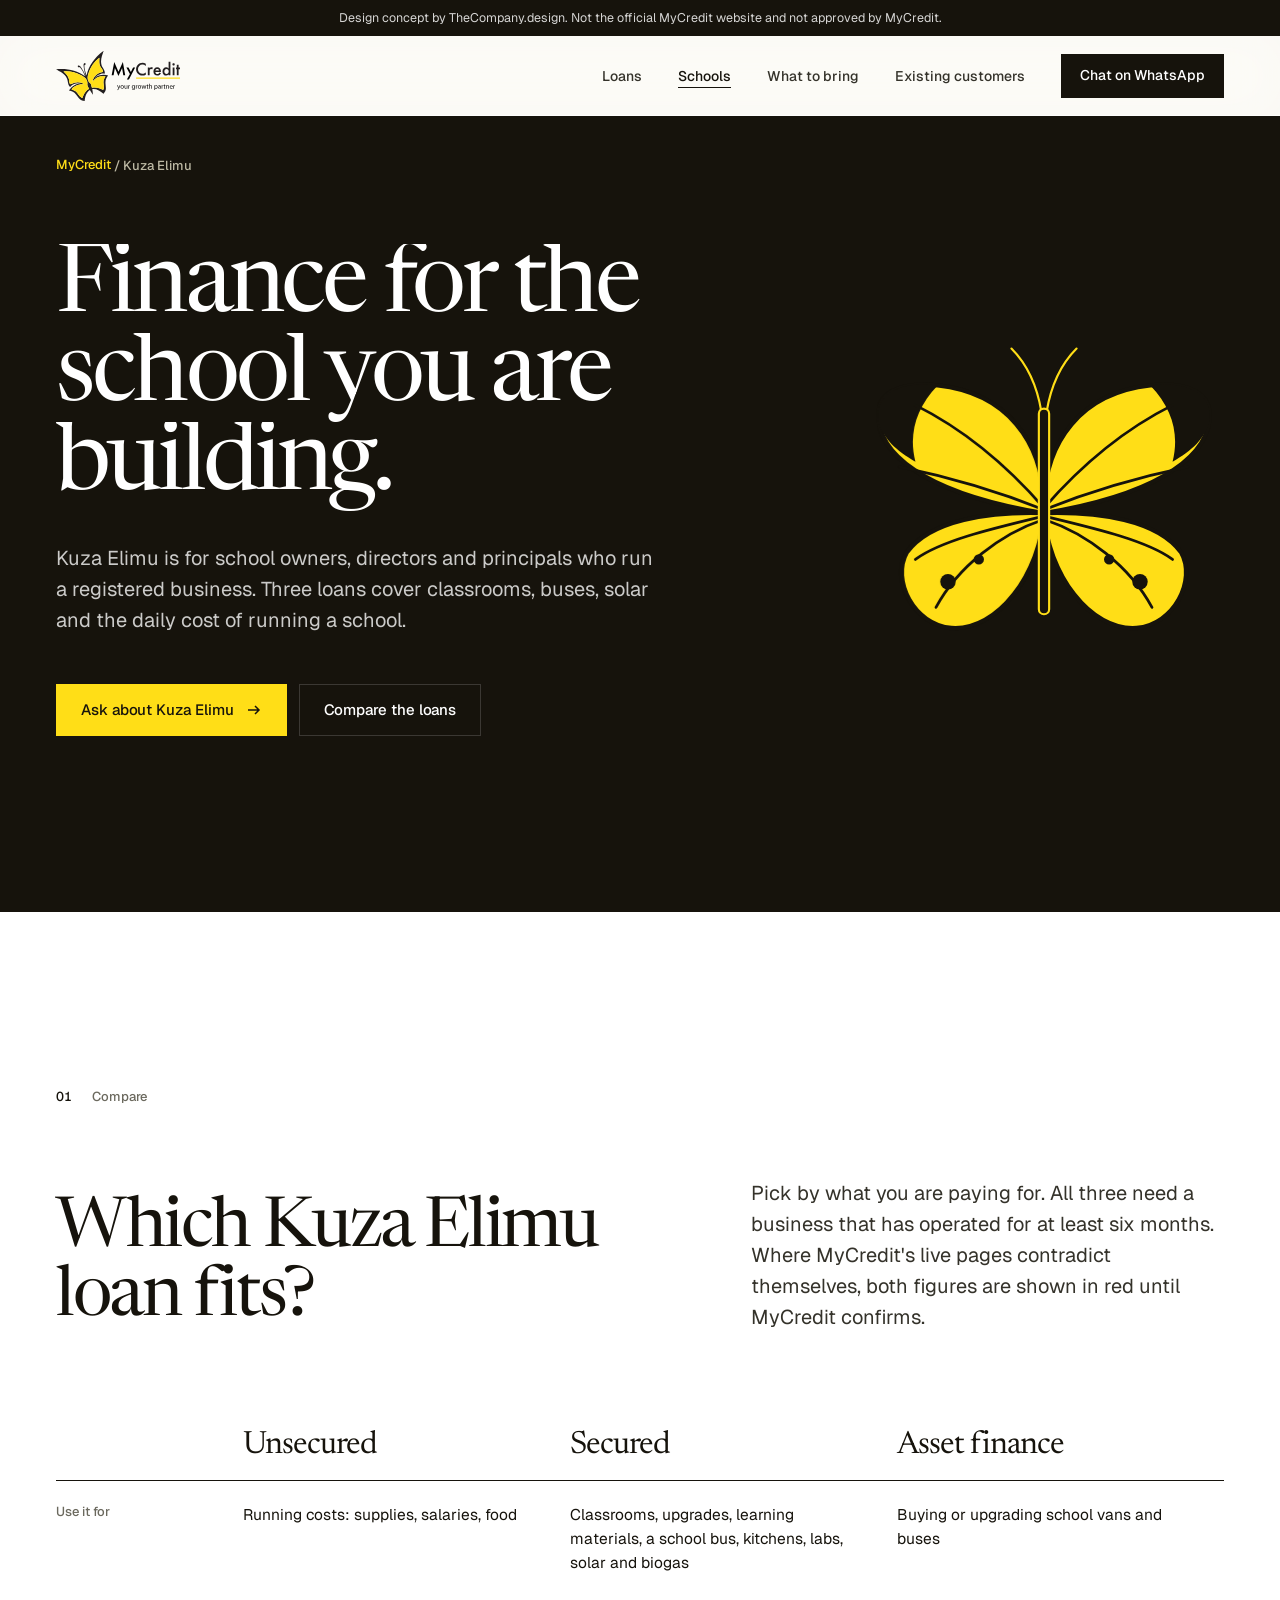
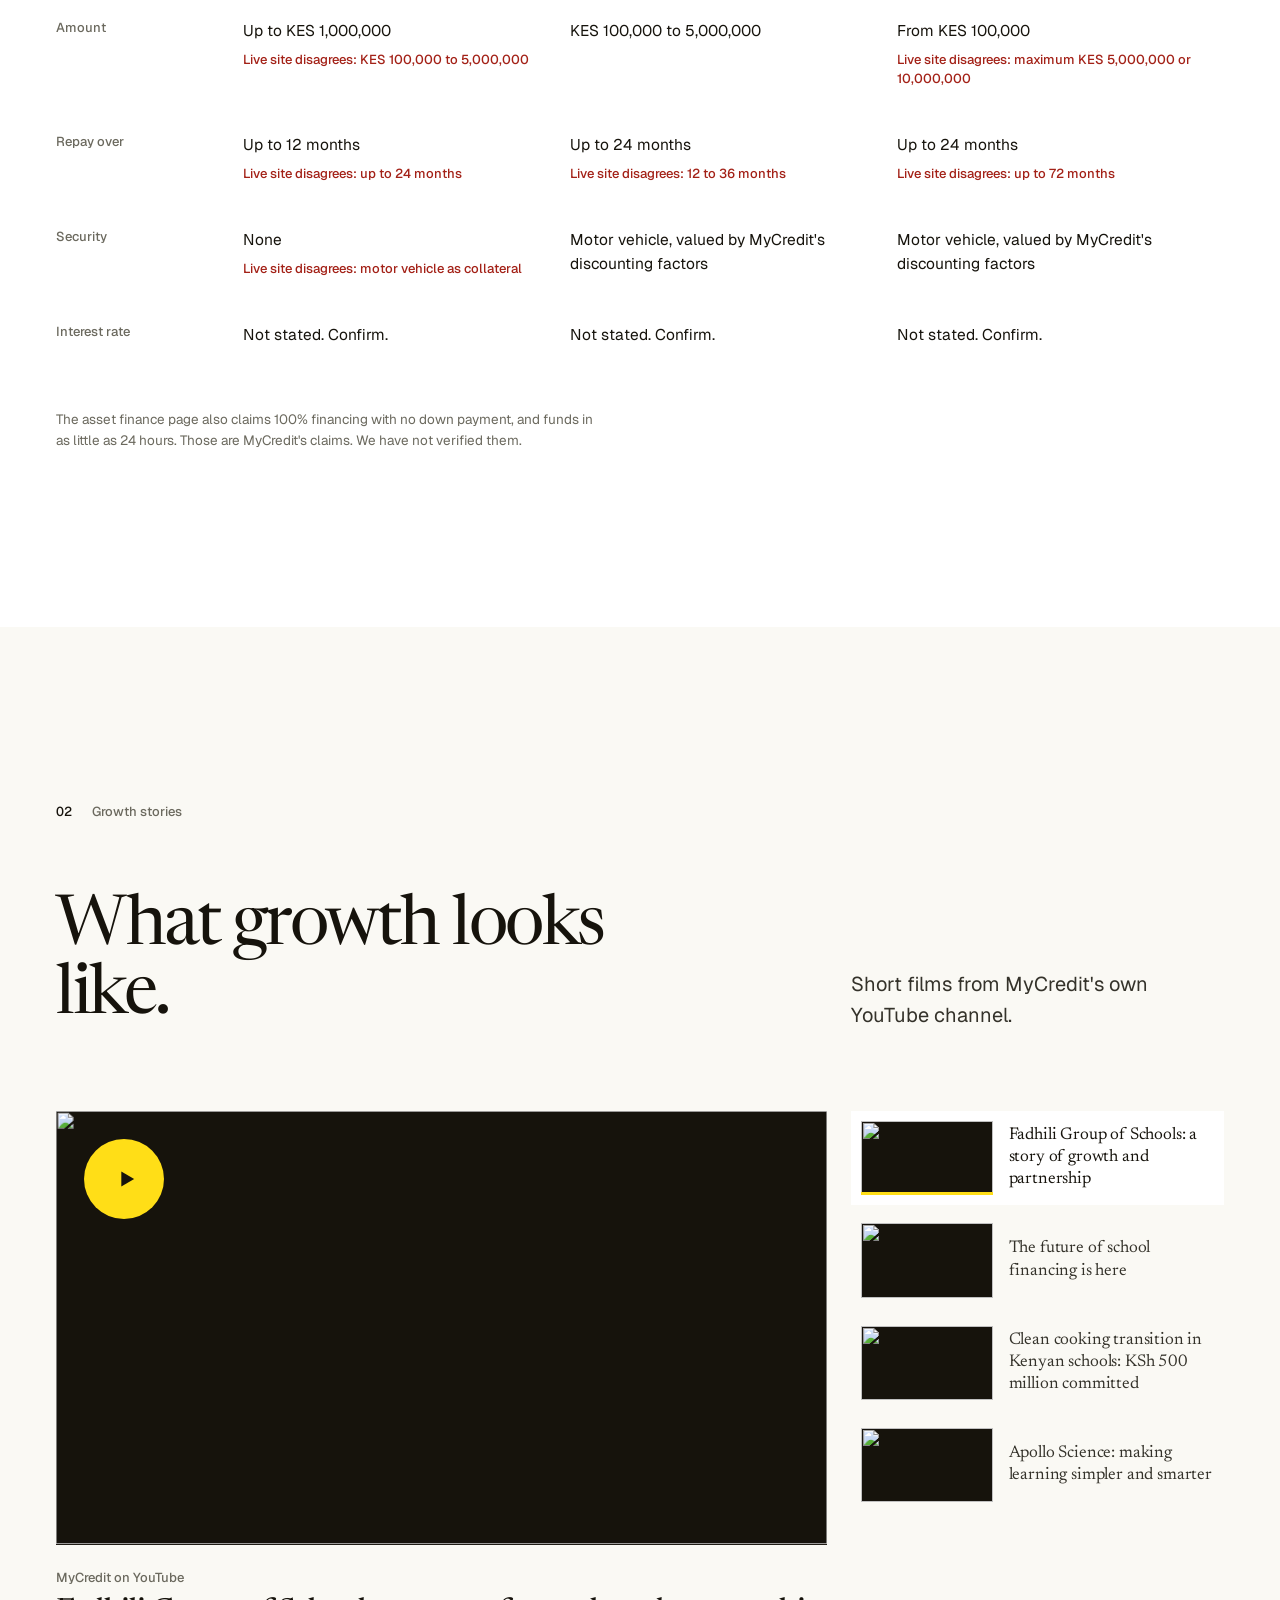
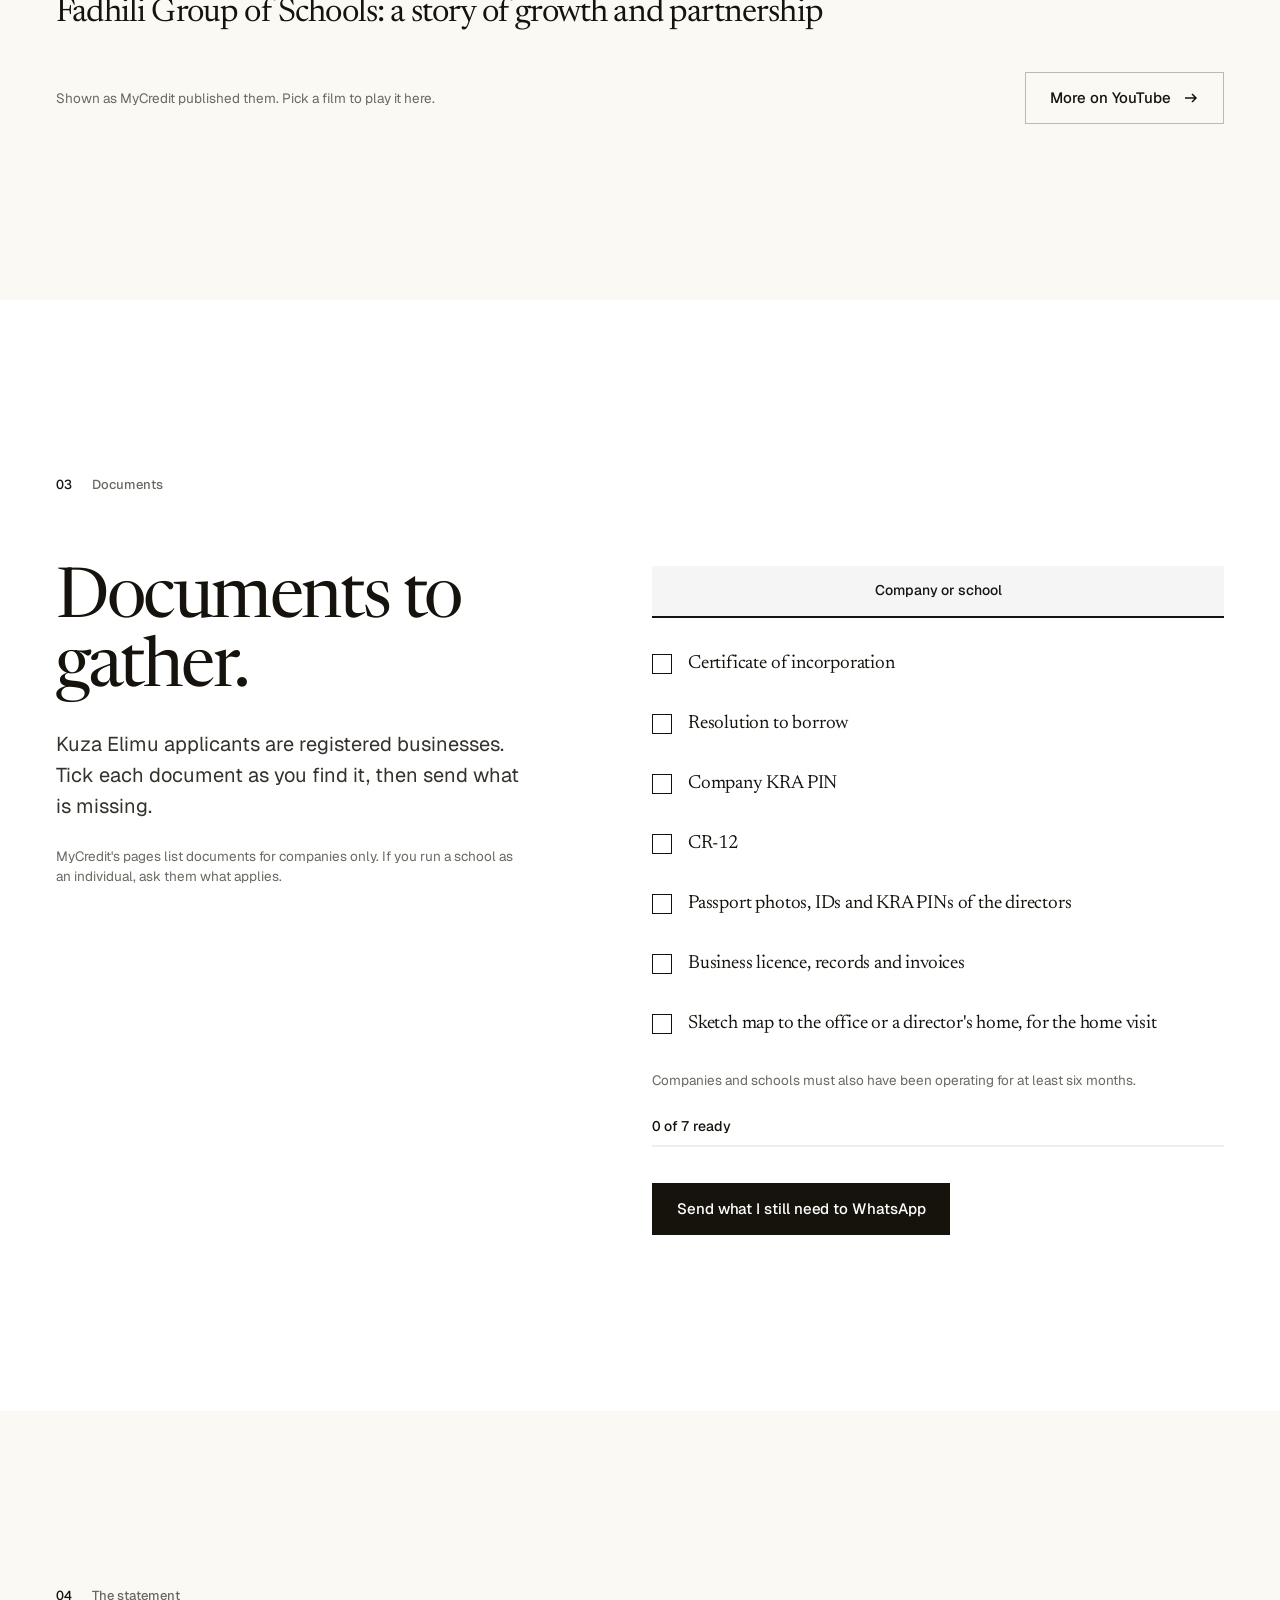
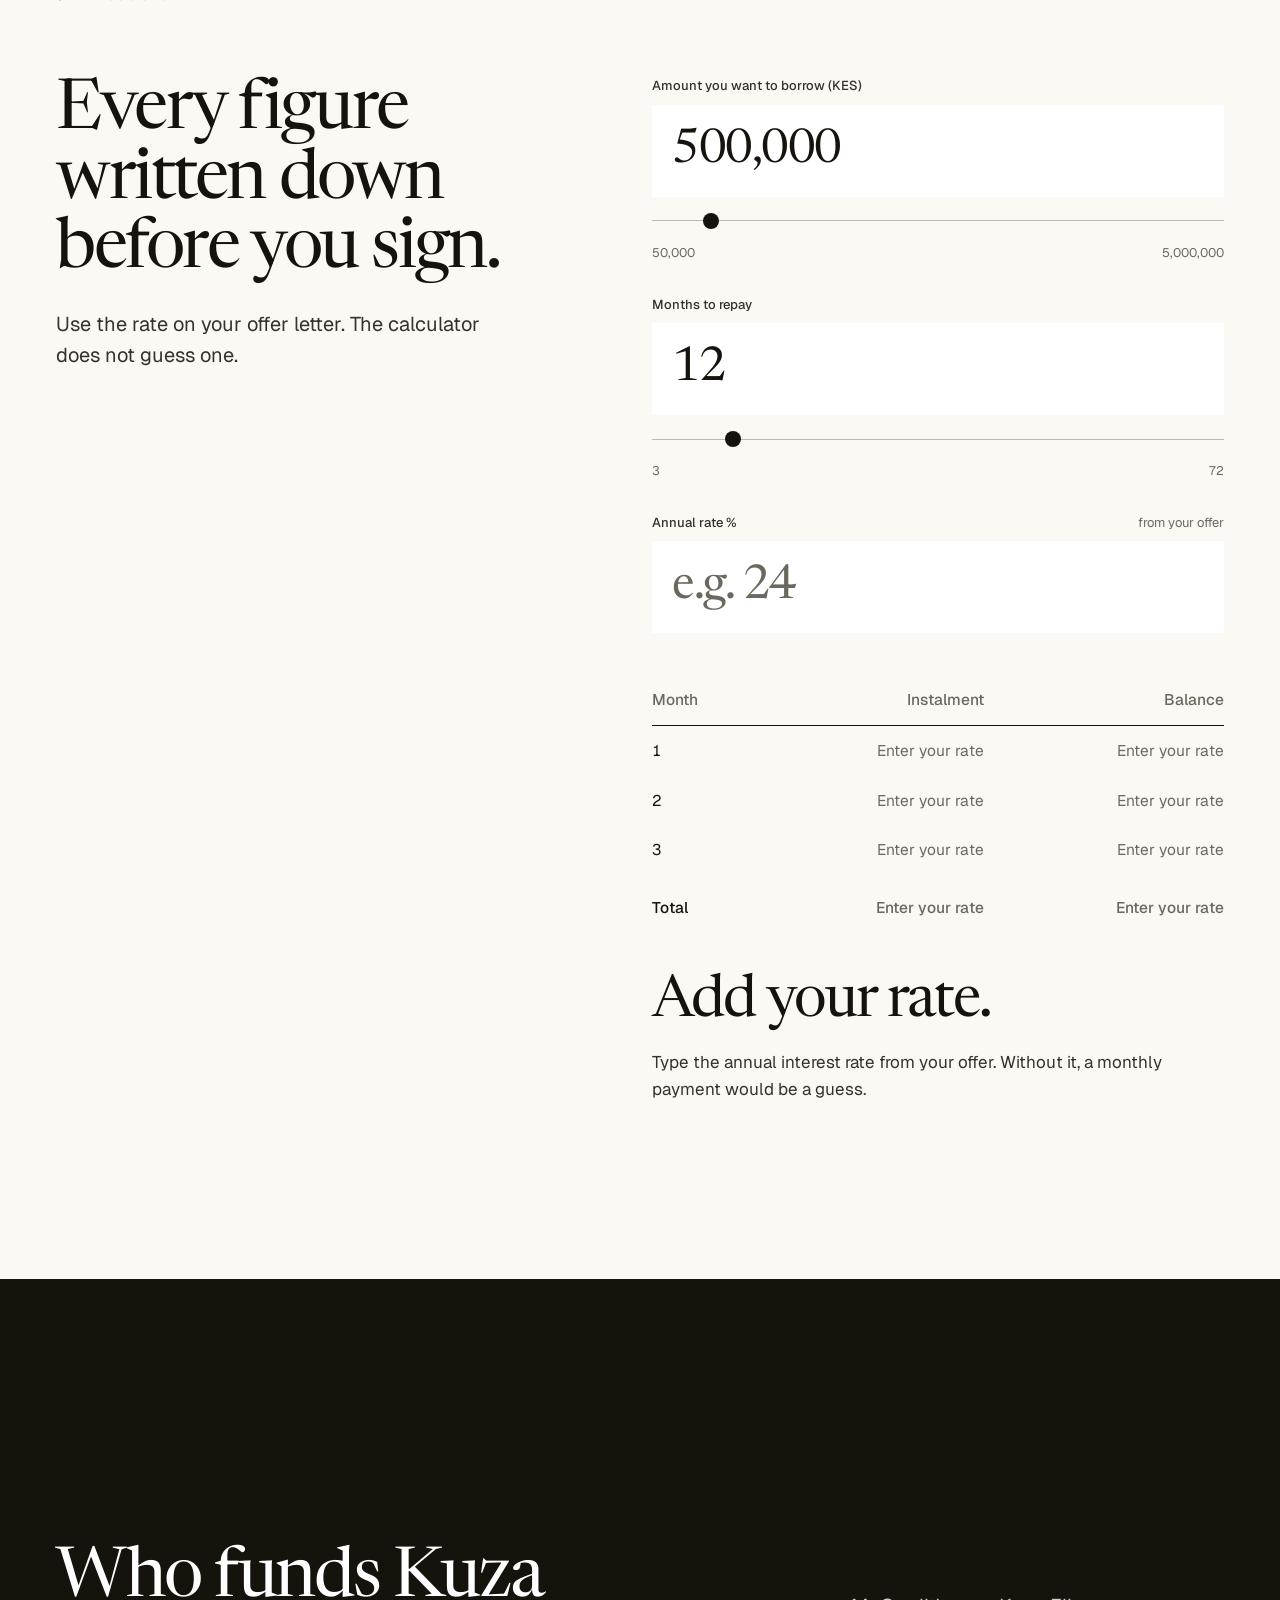
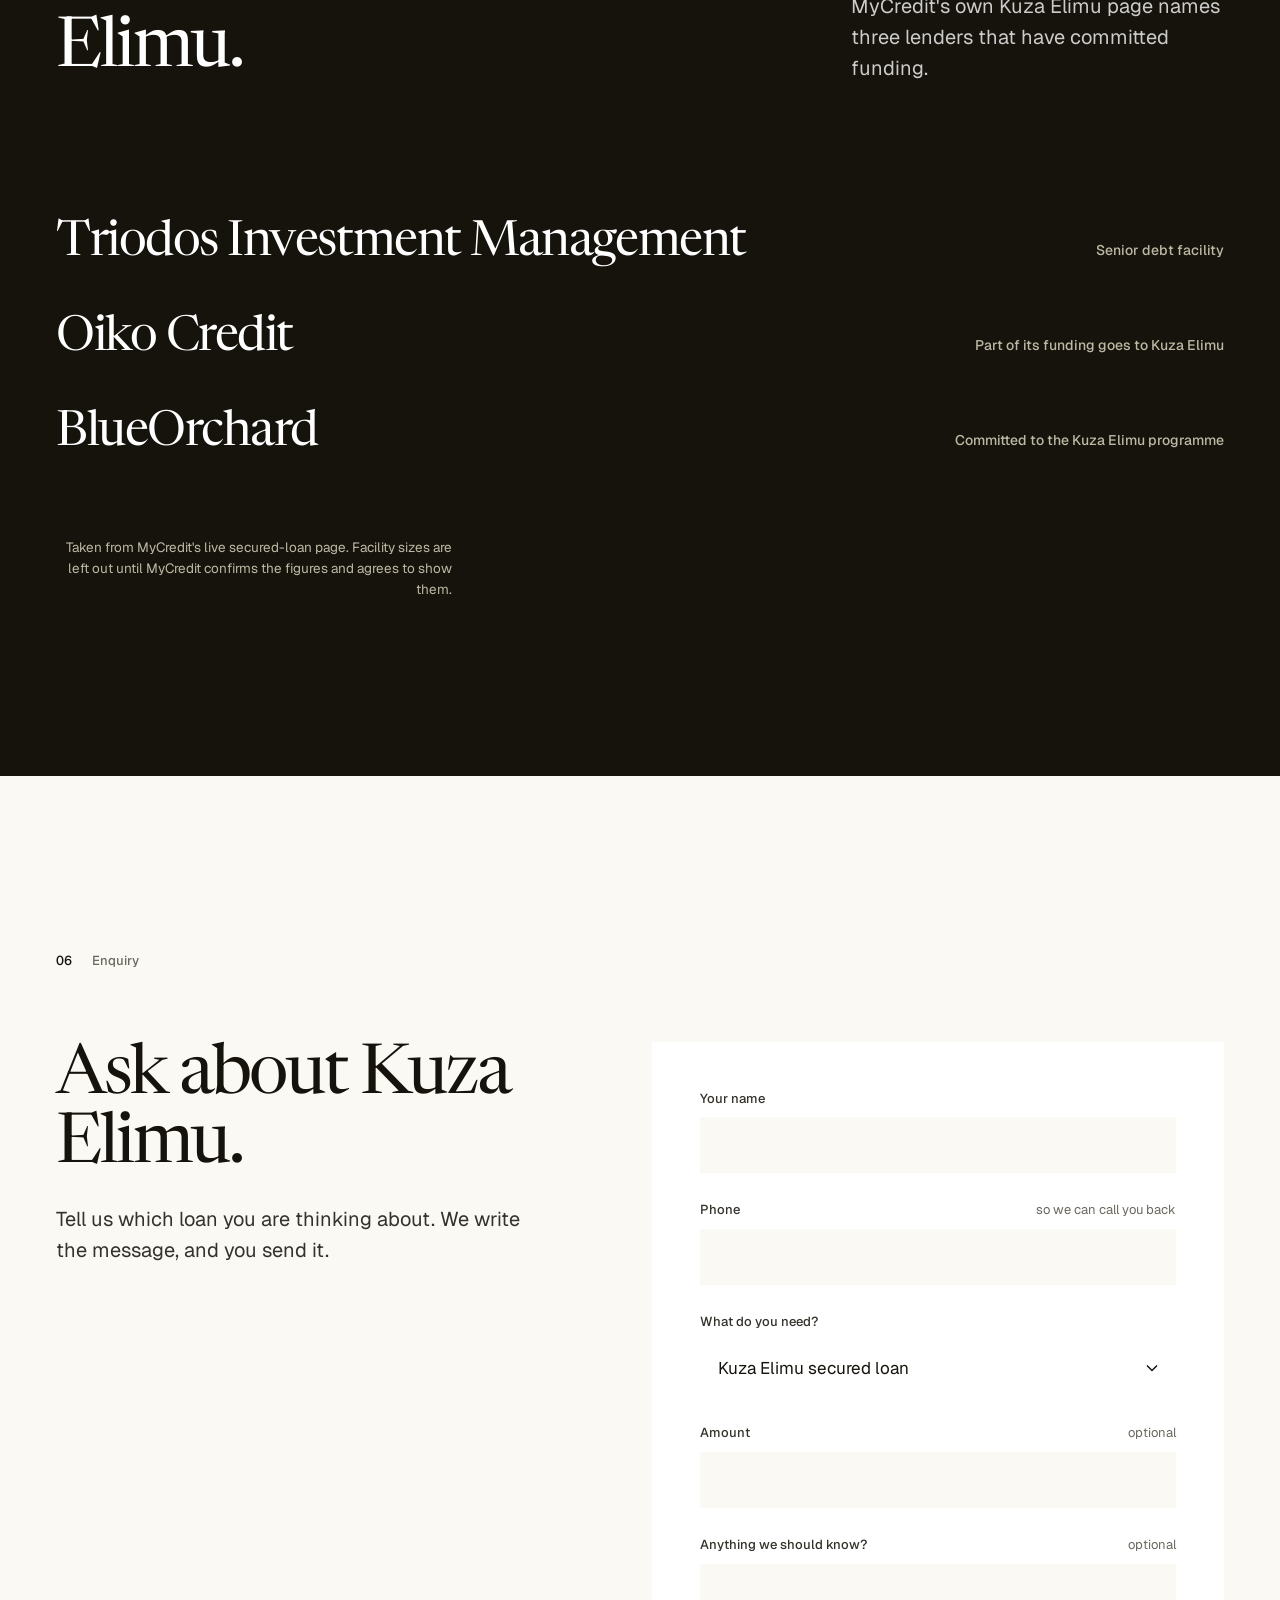
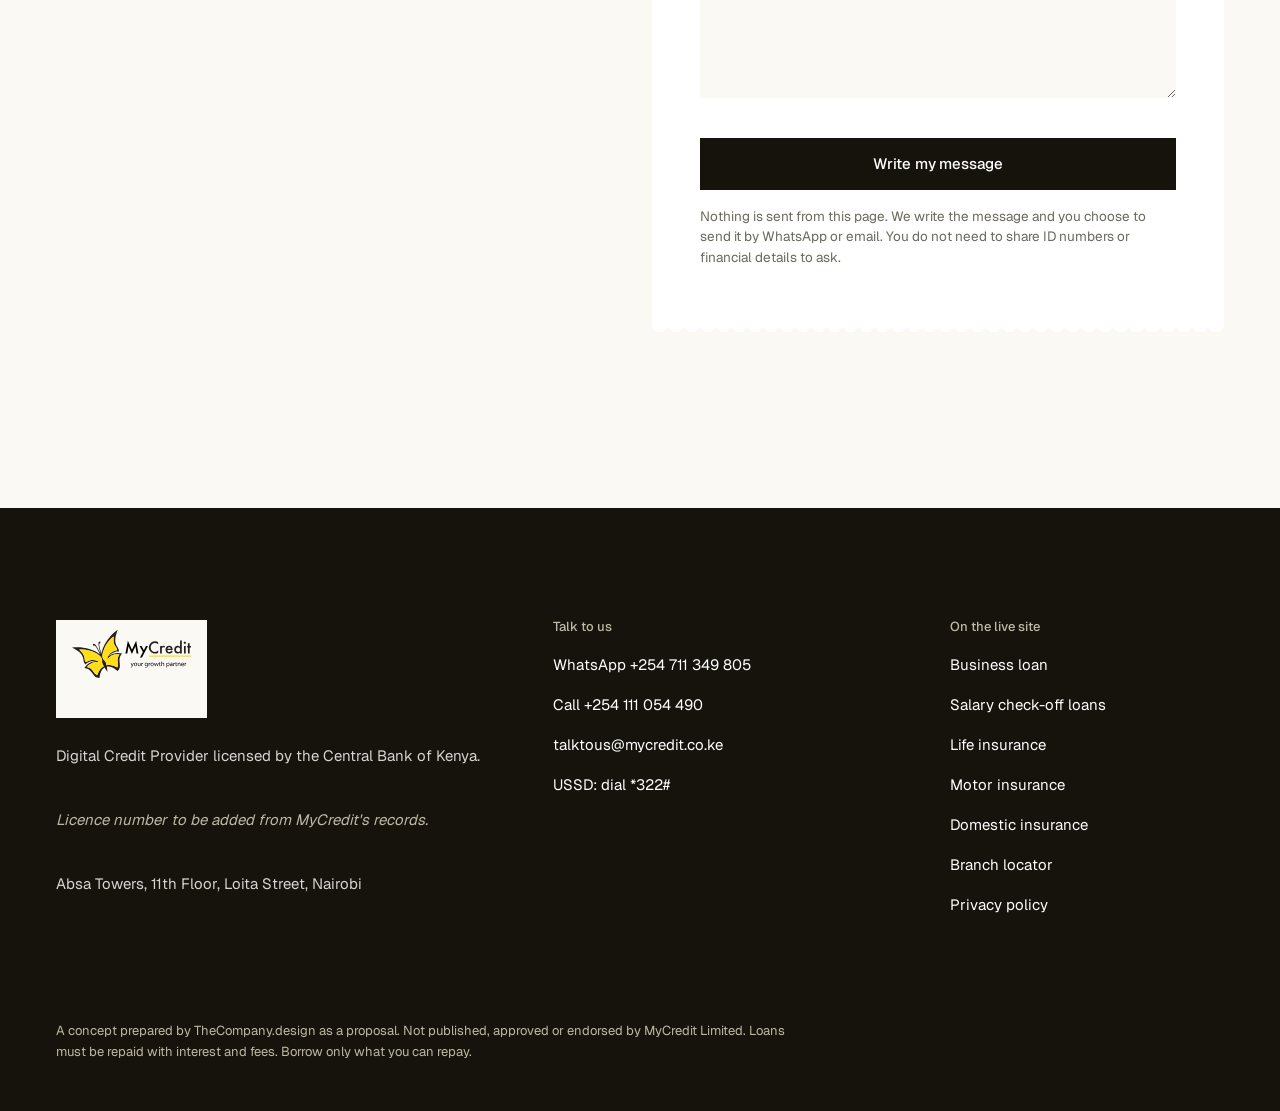
==== commit a23ea5af: "Fix phone menu and add liquid glass header, menu and bottom bar The header's backdrop-filter made it" ====
--- a/kuza-elimu.html
+++ b/kuza-elimu.html
@@ -41,6 +41,7 @@
     </nav>
     <a class="btn btn-primary head-cta" href="https://wa.me/254711349805" target="_blank" rel="noopener">Chat on WhatsApp</a>
     <button class="menu-btn" type="button" aria-expanded="false" aria-controls="menu">Menu</button>
+    <button class="menu-scrim" type="button" tabindex="-1" aria-hidden="true"></button>
     <nav class="menu-panel" id="menu" aria-label="Menu" hidden>
       <ul>
         <li style="--i:0"><a href="index.html#statement">Loans</a></li>
--- a/css/v2.css
+++ b/css/v2.css
@@ -38,7 +38,7 @@
   font:400 17px/1.6 var(--sans);
   -webkit-font-smoothing:antialiased; text-rendering:optimizeLegibility;
 }
-@media (max-width:899.98px){ body{ padding-bottom:calc(72px + env(safe-area-inset-bottom)); } }
+@media (max-width:899.98px){ body{ padding-bottom:calc(80px + env(safe-area-inset-bottom)); } }
 img,svg{ display:block; max-width:100%; }
 a{ color:inherit; }
 p{ margin:0; }
@@ -113,14 +113,23 @@
   pointer-events:none;
 }
 
-.site-head{
-  position:sticky; top:0; z-index:100; height:var(--head);
-  background:rgba(250,249,244,.86);
-  -webkit-backdrop-filter:saturate(1.4) blur(14px); backdrop-filter:saturate(1.4) blur(14px);
-  border-bottom:1px solid transparent;
-  transition:border-color .3s var(--ease);
-}
-.site-head.is-scrolled{ background:rgba(250,249,244,.94); }
+/* Liquid glass. The blur lives on a pseudo-element, never on the header itself:
+   a backdrop-filter on the header would trap the fixed menu inside the header's box. */
+:root{
+  --glass:rgba(250,249,244,.58);
+  --glass-strong:rgba(250,249,244,.72);
+  --glass-blur:blur(26px) saturate(1.9) brightness(1.04);
+  --glass-edge:inset 0 1px 0 rgba(255,255,255,.95), inset 0 0 0 1px rgba(255,255,255,.5), inset 0 -1px 0 rgba(22,19,12,.06);
+}
+.site-head{ position:sticky; top:0; z-index:100; height:var(--head); }
+.site-head::before{
+  content:""; position:absolute; inset:0; z-index:-1;
+  background:var(--glass);
+  -webkit-backdrop-filter:var(--glass-blur); backdrop-filter:var(--glass-blur);
+  box-shadow:inset 0 -1px 0 rgba(255,255,255,.7);
+  transition:background-color .3s var(--ease), box-shadow .3s var(--ease);
+}
+.site-head.is-scrolled::before{ background:var(--glass-strong); box-shadow:inset 0 -1px 0 rgba(255,255,255,.7), 0 1px 0 rgba(22,19,12,.05); }
 .head-in{ height:100%; display:flex; align-items:center; justify-content:space-between; gap:24px; }
 .logo{ display:flex; align-items:center; flex:none; }
 .logo img{ height:44px; width:auto; }
@@ -142,45 +151,85 @@
 .head-cta{ display:none; min-height:44px; padding:0 18px; font-size:14px; }
 
 .menu-btn{
+  position:relative; z-index:101;
+  display:inline-flex; align-items:center; gap:10px;
   min-width:44px; min-height:44px; padding:0 16px;
-  background:transparent; border:1px solid var(--line-2); border-radius:0;
-  font:500 14px/1 var(--sans); cursor:pointer;
-}
-.menu-btn[aria-expanded="true"]{ background:var(--ink); border-color:var(--ink); color:var(--white); }
+  border:0; border-radius:999px; cursor:pointer;
+  font:500 14px/1 var(--sans); color:var(--ink);
+  background:rgba(255,255,255,.55);
+  -webkit-backdrop-filter:var(--glass-blur); backdrop-filter:var(--glass-blur);
+  box-shadow:var(--glass-edge), 0 2px 10px -4px rgba(22,19,12,.18);
+  transition:background-color .3s var(--ease), color .3s var(--ease);
+}
+.menu-btn[aria-expanded="true"]{ background:var(--ink); color:var(--white); box-shadow:none; }
+
+/* The menu: a floating sheet of liquid glass over the page */
+.menu-scrim{
+  position:fixed; inset:0; z-index:98; border:0; padding:0; margin:0;
+  background:rgba(22,19,12,.18); cursor:pointer;
+  opacity:0; pointer-events:none; transition:opacity .4s var(--ease);
+}
+html.menu-open .menu-scrim{ opacity:1; pointer-events:auto; }
+html.menu-open{ overflow:hidden; }
 .menu-panel{
-  position:fixed; left:0; right:0; top:var(--head); bottom:0; z-index:99;
-  background:var(--paper); overflow:auto;
-  padding:24px var(--gut) 40px;
-}
-.menu-panel li + li{ margin-top:4px; }
+  position:fixed; z-index:99;
+  top:calc(var(--menu-top, var(--head)) + 10px); left:10px; right:10px;
+  max-height:calc(100dvh - var(--menu-top, var(--head)) - 20px - 72px - env(safe-area-inset-bottom));
+  overflow:auto; overscroll-behavior:contain;
+  padding:14px 22px 22px; border-radius:28px;
+  background:var(--glass);
+  -webkit-backdrop-filter:var(--glass-blur); backdrop-filter:var(--glass-blur);
+  box-shadow:var(--glass-edge), 0 30px 60px -24px rgba(22,19,12,.45), 0 10px 24px -12px rgba(22,19,12,.2);
+  transform-origin:calc(100% - 40px) 0;
+}
+/* Soft specular sheen across the top of the glass */
+.menu-panel::before{
+  content:""; position:absolute; inset:0; border-radius:inherit; pointer-events:none;
+  background:radial-gradient(120% 60% at 15% 0%, rgba(255,255,255,.55), rgba(255,255,255,0) 60%);
+}
+.menu-panel > *{ position:relative; }
+.menu-panel:not([hidden]){ animation:glass-in .55s var(--expo) both; }
+@keyframes glass-in{ from{ opacity:0; transform:translateY(-8px) scale(.96); } to{ opacity:1; transform:none; } }
+.menu-panel li + li{ margin-top:2px; }
 .menu-panel a{
-  display:flex; align-items:center; min-height:64px;
-  font:400 36px/1.05 var(--serif); letter-spacing:-.03em; text-decoration:none;
-}
-.menu-panel .menu-cta{ padding-top:32px; }
-.menu-panel:not([hidden]) li,.menu-panel:not([hidden]) .menu-cta{ animation:menu-in .6s var(--expo) both; animation-delay:calc(var(--i,0) * 50ms); }
-@keyframes menu-in{ from{ opacity:0; transform:translateY(16px); } to{ opacity:1; transform:none; } }
+  display:flex; align-items:center; justify-content:space-between; min-height:60px;
+  padding:0 12px; margin:0 -12px; border-radius:16px;
+  font:400 34px/1.05 var(--serif); letter-spacing:-.03em; text-decoration:none;
+  transition:background-color .25s var(--ease);
+}
+.menu-panel a:hover,.menu-panel a:active{ background:rgba(255,255,255,.55); }
+.menu-panel a[aria-current="page"]::after{ content:""; width:8px; height:8px; border-radius:50%; background:var(--sun); box-shadow:0 0 0 1px var(--ink); }
+.menu-panel .menu-cta{ padding-top:20px; }
+.menu-panel .menu-cta .btn{
+  justify-content:center; min-height:52px; margin:0; padding:0 24px; border-radius:999px;
+  font:500 15px/1.2 var(--sans); letter-spacing:-.005em;
+}
+.menu-panel .menu-cta .btn:hover{ background:#2C281D; }
+.menu-panel:not([hidden]) li,.menu-panel:not([hidden]) .menu-cta{ animation:menu-in .6s var(--expo) both; animation-delay:calc(var(--i,0) * 45ms + 80ms); }
+@keyframes menu-in{ from{ opacity:0; transform:translateY(12px); } to{ opacity:1; transform:none; } }
 @media (min-width:960px){
   .nav-desk{ display:flex; gap:36px; margin-left:auto; margin-right:12px; }
   .head-cta{ display:inline-flex; }
-  .menu-btn,.menu-panel{ display:none!important; }
-}
-
-/* ---------- Phone bottom bar ---------- */
+  .menu-btn,.menu-panel,.menu-scrim{ display:none!important; }
+}
+
+/* ---------- Phone bottom bar (glass) ---------- */
 .bottom-bar{
-  position:fixed; left:0; right:0; bottom:0; z-index:90;
-  background:rgba(250,249,244,.92);
-  -webkit-backdrop-filter:blur(14px); backdrop-filter:blur(14px);
-  border-top:1px solid var(--line);
-  padding:10px; padding-bottom:calc(10px + env(safe-area-inset-bottom));
-  display:grid; grid-template-columns:1.5fr 1fr 1fr; gap:8px;
+  position:fixed; left:8px; right:8px; bottom:calc(8px + env(safe-area-inset-bottom)); z-index:90;
+  padding:6px; border-radius:22px;
+  background:var(--glass);
+  -webkit-backdrop-filter:var(--glass-blur); backdrop-filter:var(--glass-blur);
+  box-shadow:var(--glass-edge), 0 18px 40px -20px rgba(22,19,12,.45);
+  display:grid; grid-template-columns:1.5fr 1fr 1fr; gap:6px;
 }
 .bottom-bar a{
-  min-height:50px; display:flex; align-items:center; justify-content:center; padding:0 6px;
+  min-height:48px; display:flex; align-items:center; justify-content:center; padding:0 6px;
   font:500 14px/1.15 var(--sans); text-decoration:none; text-align:center;
-  border:1px solid var(--line-2); color:var(--ink);
-}
-.bottom-bar a.bb-wa{ background:var(--ink); color:var(--white); border-color:var(--ink); }
+  border-radius:16px; color:var(--ink); background:rgba(255,255,255,.5);
+  transition:background-color .25s var(--ease);
+}
+.bottom-bar a:active{ background:rgba(255,255,255,.85); }
+.bottom-bar a.bb-wa{ background:var(--ink); color:var(--white); }
 @media (min-width:900px){ .bottom-bar{ display:none; } }
 
 /* ---------- Sections ---------- */
